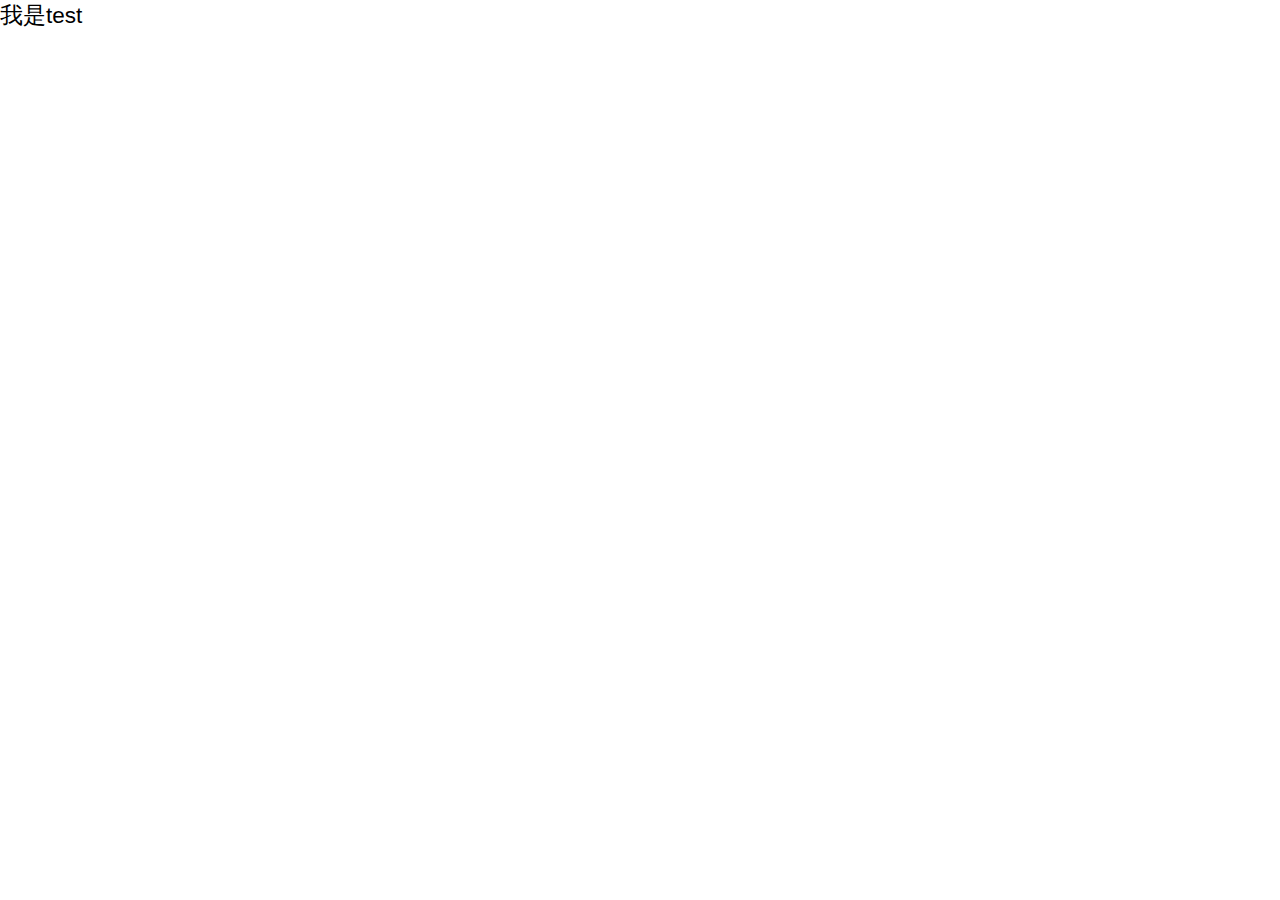
==== index.html @ 09093382 "基础环境" ====
<!doctype html>
<html lang="en">
<head>
    <meta charset="UTF-8">
    <link  href="images/icon.ico"  rel="icon" />
    <meta name="viewport"
          content="width=device-width, user-scalable=no, initial-scale=1.0, maximum-scale=1.0, minimum-scale=1.0">
    <meta http-equiv="X-UA-Compatible" content="ie=edge">
    <title>婚礼邀请函</title>
    <link rel="stylesheet" href="css/mobile.css">
</head>
<body>
<div class="top w_100">我是test</div>
</body>
</html>
---- css/mobile.css ----
@import url("//at.alicdn.com/t/font_cqg9iwd6b6426gvi.css");
* {
  -webkit-box-sizing: border-box;
  box-sizing: border-box;
}
*:after,
*:before {
  @extend *;
}
body {
  font-family: "Helvetica Neue", Helvetica, "PingFangSC-Regular;", "PingFang SC", "Microsoft YaHei", "微软雅黑";
}
body,
dl,
dd,
h1,
h2,
h3,
h4,
h5,
p,
figure,
form,
ul,
ol,
li,
button,
input,
a,
textarea,
span,
i,
em,
b {
  margin: 0;
  padding: 0;
}
ul,
ol,
li {
  list-style: none;
}
em,
i {
  font-style: normal;
}
h1,
h2,
h3,
h4,
h5 {
  font-size: 100%;
}
input {
  border: 0;
  margin: 0;
}
img {
  width: 100%;
}
a,
button,
input,
optgroup,
select,
textarea,
img {
  outline: none;
}
a,
img,
button {
  -webkit-touch-callout: none;
  border: 0;
  -webkit-tap-highlight-color: rgba(0, 0, 0, 0);
}
html,
body {
  -webkit-user-select: none;
  user-select: none;
  height: 100%;
}
input,
textarea,
img,
button {
  vertical-align: middle;
  outline: none;
}
button {
  background-color: transparent;
  cursor: pointer;
}
input[type="text"],
input[type="search"],
input[type="tel"],
textarea {
  -webkit-appearance: none;
}
input::-webkit-outer-spin-button,
input::-webkit-inner-spin-button {
  -webkit-appearance: none !important;
  margin: 0;
}
a {
  text-decoration: none;
}
.main {
  margin: 0 auto;
  max-width: 750px;
}
@media all and (min-width: 320px) {
  html {
    font-size: 10px;
  }
}
@media all and (min-width: 360px) {
  html {
    font-size: 11.25px;
  }
}
@media all and (min-width: 375px) {
  html {
    font-size: 11.7188px;
  }
}
@media all and (min-width: 480px) {
  html {
    font-size: 15px;
  }
}
@media all and (min-width: 640px) {
  html {
    font-size: 20px;
  }
}
@media all and (min-width: 720px) {
  html {
    font-size: 22.5px;
  }
}
/* display */
.hide {
  display: none;
}
.dis_ib {
  display: inline-block;
}
.dis_b,
.show {
  display: block;
}
/* float */
.f_r {
  float: right;
}
.f_l {
  float: left;
}
.clearfix {
  zoom: 1;
}
.clearfix:after {
  display: block;
  height: 0;
  content: "";
  font-size: 0;
  clear: both;
  line-height: 0;
  overflow: hidden;
}
::selection {
  background: #494949;
  color: #1cd580;
}
/* padding */
.padding_lr_10 {
  padding-left: 10px;
  padding-right: 10px;
}
.padding_l_10 {
  padding-left: 10px;
}
.padding_l_20 {
  padding-left: 20px;
}
/* color */
.red {
  color: #ff0000 !important;
}
.green {
  color: #1cd580 !important;
}
.grey {
  color: #878787 !important;
}
.white {
  color: white !important;
}
/* background */
.bk_bg_40 {
  background: rgba(0, 0, 0, 0.4);
}
.bk_bg_50 {
  background: rgba(0, 0, 0, 0.5);
}
/* border */
.green_border {
  border-color: #1cd580 !important;
}
.border_radius_5 {
  border-radius: 5px;
}
/* font */
.bold {
  font-weight: bold !important;
}
/* align */
.ver_top {
  vertical-align: top;
}
.align_r {
  text-align: right !important;
}
.align_l {
  text-align: left !important;
}
.align_c {
  text-align: center;
}
.active1 {
  background-color: #7693EE;
}
.active1 a {
  color: #ffffff !important;
}
.active2 a {
  color: #46ce63 !important;
}
/* drop_down */
.drop_down {
  z-index: 1;
}
.drop_down .drop_select {
  cursor: pointer;
  height: 100%;
}
.drop_down .drop_con {
  display: none;
  height: 0;
  position: absolute;
  left: 0;
  top: 100%;
  width: 100%;
  z-index: -999;
  overflow-y: auto;
}
.active .drop_con {
  display: block;
  z-index: 1;
  height: auto;
}
.w_100 {
  width: 100%;
}
.w_50 {
  width: 50%;
}
.w_30 {
  width: 33%;
}
#motai,
#motai2 {
  background: rgba(0, 0, 0, 0.5);
  width: 100%;
  position: absolute;
  left: 0;
  top: 6rem;
}
.motai {
  background: #ffffff;
  border-radius: 8px;
  width: 24.88rem;
  height: 12.93rem;
  position: fixed;
  top: 50%;
  left: 50%;
  transform: translate(-50%, -50%);
  font-size: 1.42rem;
}
.motai h2 {
  font-size: 1.6rem;
  line-height: 10rem;
  color: #7b737b;
  text-align: center;
  font-weight: normal;
}
.motai .footbox {
  border-top: solid 1px #e5e5e5;
  position: absolute;
  bottom: 0;
  left: 0;
  width: 100%;
  height: 4.45rem;
}
.motai .footbox div {
  color: #7b737b;
  text-align: center;
  height: 4.45rem;
  line-height: 4.45rem;
}
.motai .footbox div:nth-child(1) {
  border-right: solid 1px #e5e5e5;
}
.motai .footbox div:nth-child(2) {
  color: #15ca68;
}
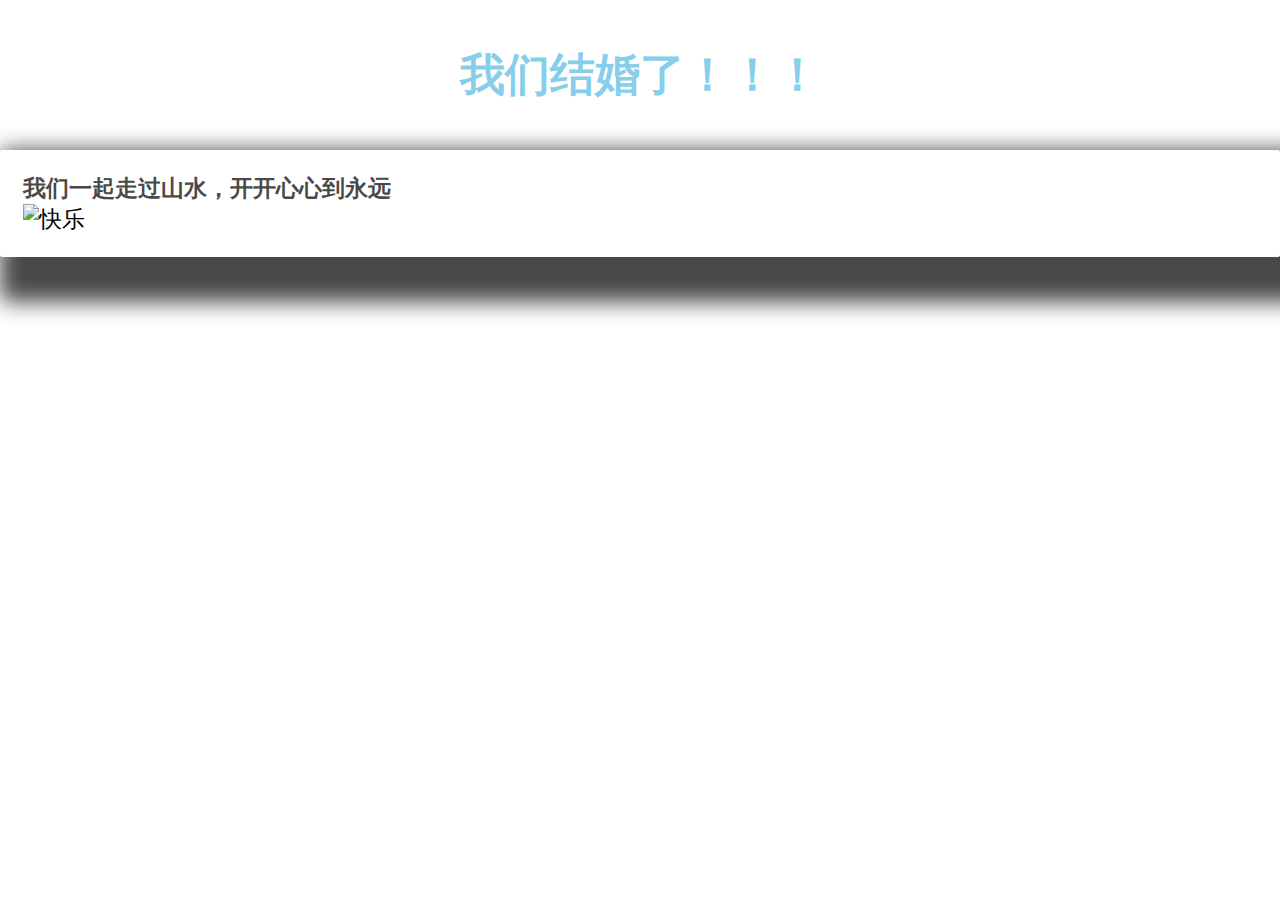
==== commit 2011885a: "头部处理" ====
--- a/index.html
+++ b/index.html
@@ -7,9 +7,14 @@
           content="width=device-width, user-scalable=no, initial-scale=1.0, maximum-scale=1.0, minimum-scale=1.0">
     <meta http-equiv="X-UA-Compatible" content="ie=edge">
     <title>婚礼邀请函</title>
+    <link rel="stylesheet" href="css/animate.css">
     <link rel="stylesheet" href="css/mobile.css">
 </head>
 <body>
-<div class="top w_100">我是test</div>
+<h1>我们结婚了！！！</h1>
+<div class="header w_100">
+    <h2>我们一起走过山水，开开心心到永远</h2>
+    <img class="animated shake" src="images/stop.jpg" alt="快乐">
+</div>
 </body>
 </html>--- a/css/mobile.css
+++ b/css/mobile.css
@@ -228,38 +228,6 @@
 .align_c {
   text-align: center;
 }
-.active1 {
-  background-color: #7693EE;
-}
-.active1 a {
-  color: #ffffff !important;
-}
-.active2 a {
-  color: #46ce63 !important;
-}
-/* drop_down */
-.drop_down {
-  z-index: 1;
-}
-.drop_down .drop_select {
-  cursor: pointer;
-  height: 100%;
-}
-.drop_down .drop_con {
-  display: none;
-  height: 0;
-  position: absolute;
-  left: 0;
-  top: 100%;
-  width: 100%;
-  z-index: -999;
-  overflow-y: auto;
-}
-.active .drop_con {
-  display: block;
-  z-index: 1;
-  height: auto;
-}
 .w_100 {
   width: 100%;
 }
@@ -268,6 +236,23 @@
 }
 .w_30 {
   width: 33%;
+}
+body {
+  background-color: rgba(255, 255, 255, 0.2);
+}
+h1 {
+  padding: 2rem 0;
+  text-align: center;
+  color: skyblue;
+  font-size: 2rem;
+}
+.header {
+  padding: 1rem;
+  border-radius: 2px;
+  box-shadow: 1rem 1rem 1rem 1rem #494949;
+}
+.header h2 {
+  color: #494949;
 }
 #motai,
 #motai2 {
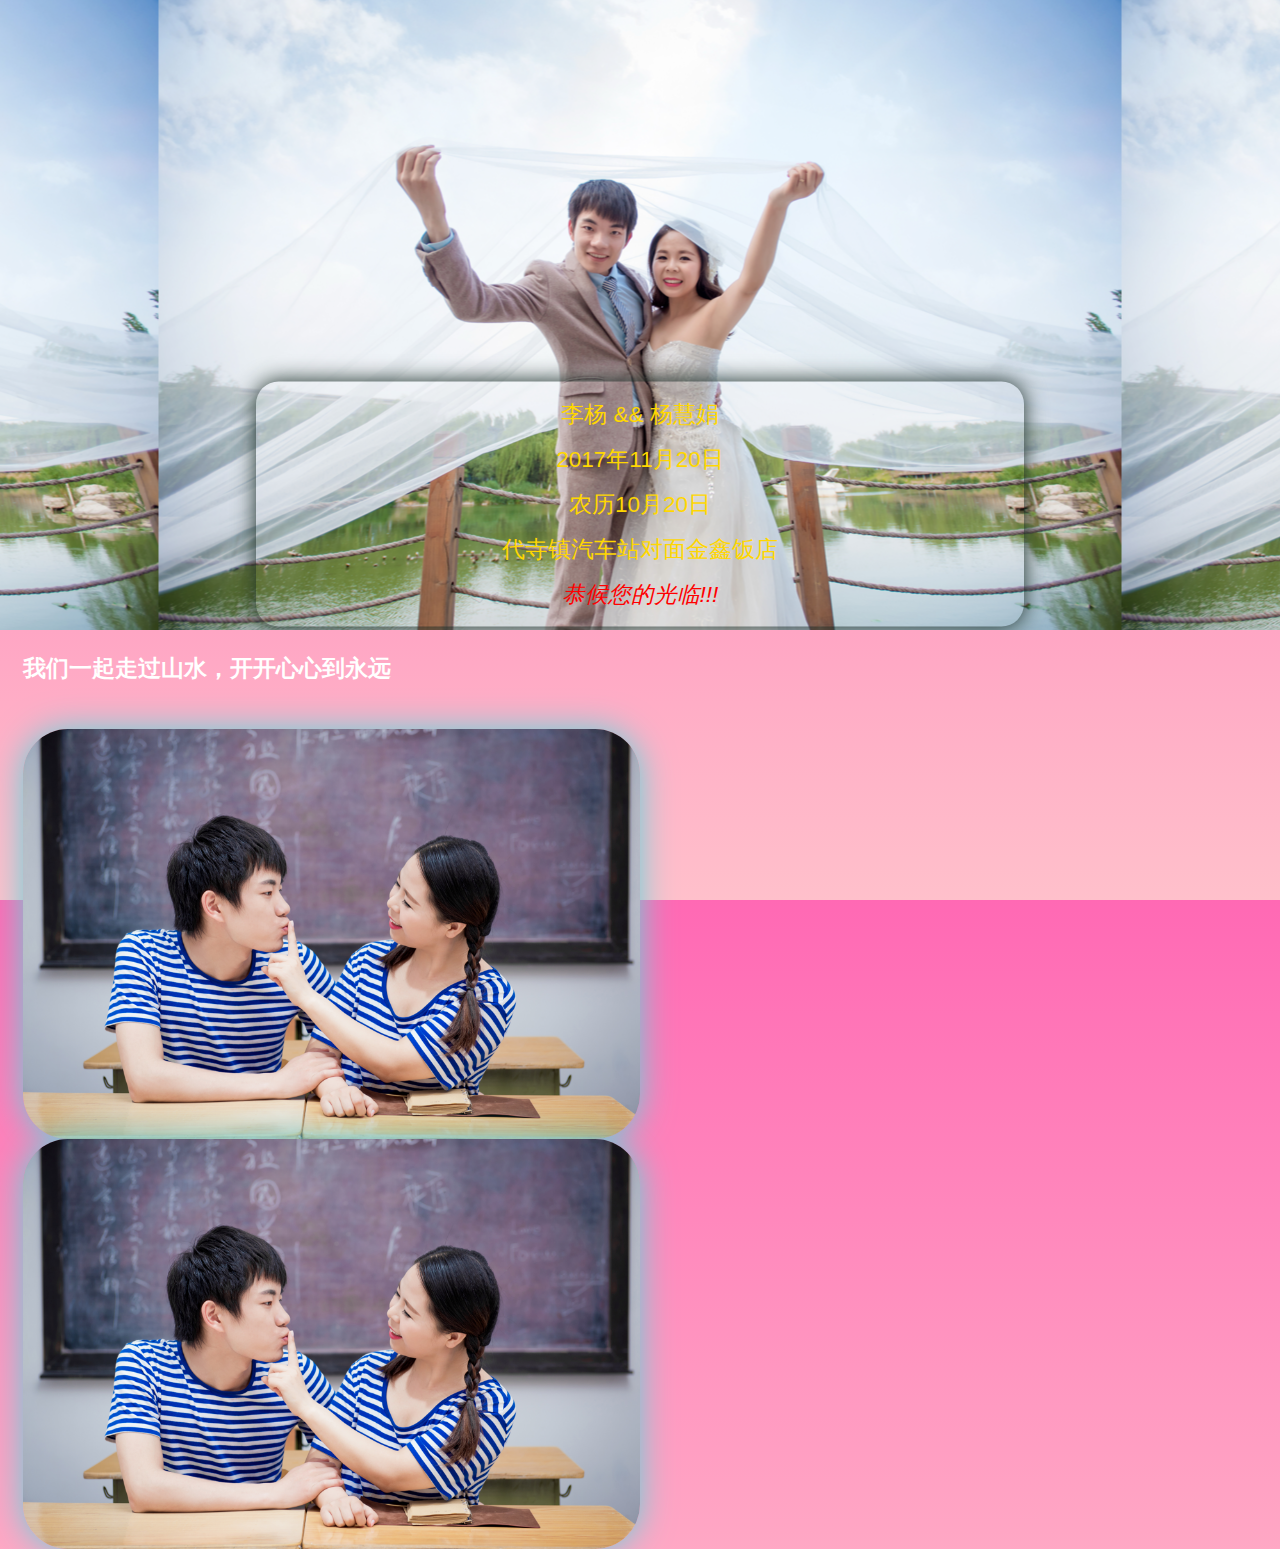
==== commit 18646d25: "更新一" ====
--- a/index.html
+++ b/index.html
@@ -11,10 +11,26 @@
     <link rel="stylesheet" href="css/mobile.css">
 </head>
 <body>
-<h1>我们结婚了！！！</h1>
-<div class="header w_100">
-    <h2>我们一起走过山水，开开心心到永远</h2>
-    <img class="animated shake" src="images/stop.jpg" alt="快乐">
+
+<div class="top">
+    <!--<h1>我们结婚了！！！</h1>-->
+    <div class="xingming">
+        <p>李杨 && 杨慧娟</p>
+        <p>2017年11月20日</p>
+        <p>农历10月20日</p>
+        <p>代寺镇汽车站对面金鑫饭店</p>
+        <p>
+            <em > 恭候您的光临!!!</em>
+        </p>
+    </div>
 </div>
+<div class="pw">
+    <div class="header w_100">
+        <h2>我们一起走过山水，开开心心到永远</h2>
+        <img class="animated shake" src="images/stop.png" alt="快乐">
+        <img class="animated shake" src="images/stop.png" alt="快乐">
+    </div>
+</div>
+
 </body>
 </html>--- a/css/mobile.css
+++ b/css/mobile.css
@@ -40,10 +40,6 @@
 li {
   list-style: none;
 }
-em,
-i {
-  font-style: normal;
-}
 h1,
 h2,
 h3,
@@ -238,21 +234,52 @@
   width: 33%;
 }
 body {
-  background-color: rgba(255, 255, 255, 0.2);
+  background: -webkit-gradient(linear, 0 0, 0 bottom, from(hotpink), to(pink));
+  color: #1A2D27;
+}
+body .pw {
+  margin: 1rem 1rem 0;
+  border-radius: 2px 2px 0 0;
 }
 h1 {
-  padding: 2rem 0;
-  text-align: center;
-  color: skyblue;
+  padding: 5rem 0 1rem;
+  text-align: center;
+  color: #1A2D27;
   font-size: 2rem;
 }
-.header {
-  padding: 1rem;
-  border-radius: 2px;
-  box-shadow: 1rem 1rem 1rem 1rem #494949;
+.top {
+  position: relative;
+  height: 28rem;
+  background: url("../images/hebian.jpg") 50% 46%;
+  overflow: hidden;
+}
+.top .xingming {
+  position: absolute;
+  top: 80%;
+  left: 50%;
+  width: 60%;
+  transform: translate(-50%, -50%);
+  padding: 10px;
+  box-shadow: 0 0 1rem;
+  border-radius: 1rem;
+}
+.top .xingming p {
+  text-align: center;
+  color: gold;
+  line-height: 2rem;
+}
+.top .xingming em {
+  text-align: right;
+  color: red;
 }
 .header h2 {
-  color: #494949;
+  color: #ffffff;
+  margin-bottom: 2rem;
+}
+.header img {
+  width: 50%;
+  border-radius: 2rem;
+  box-shadow: 0rem 0rem 1.5rem #5ED5DB;
 }
 #motai,
 #motai2 {
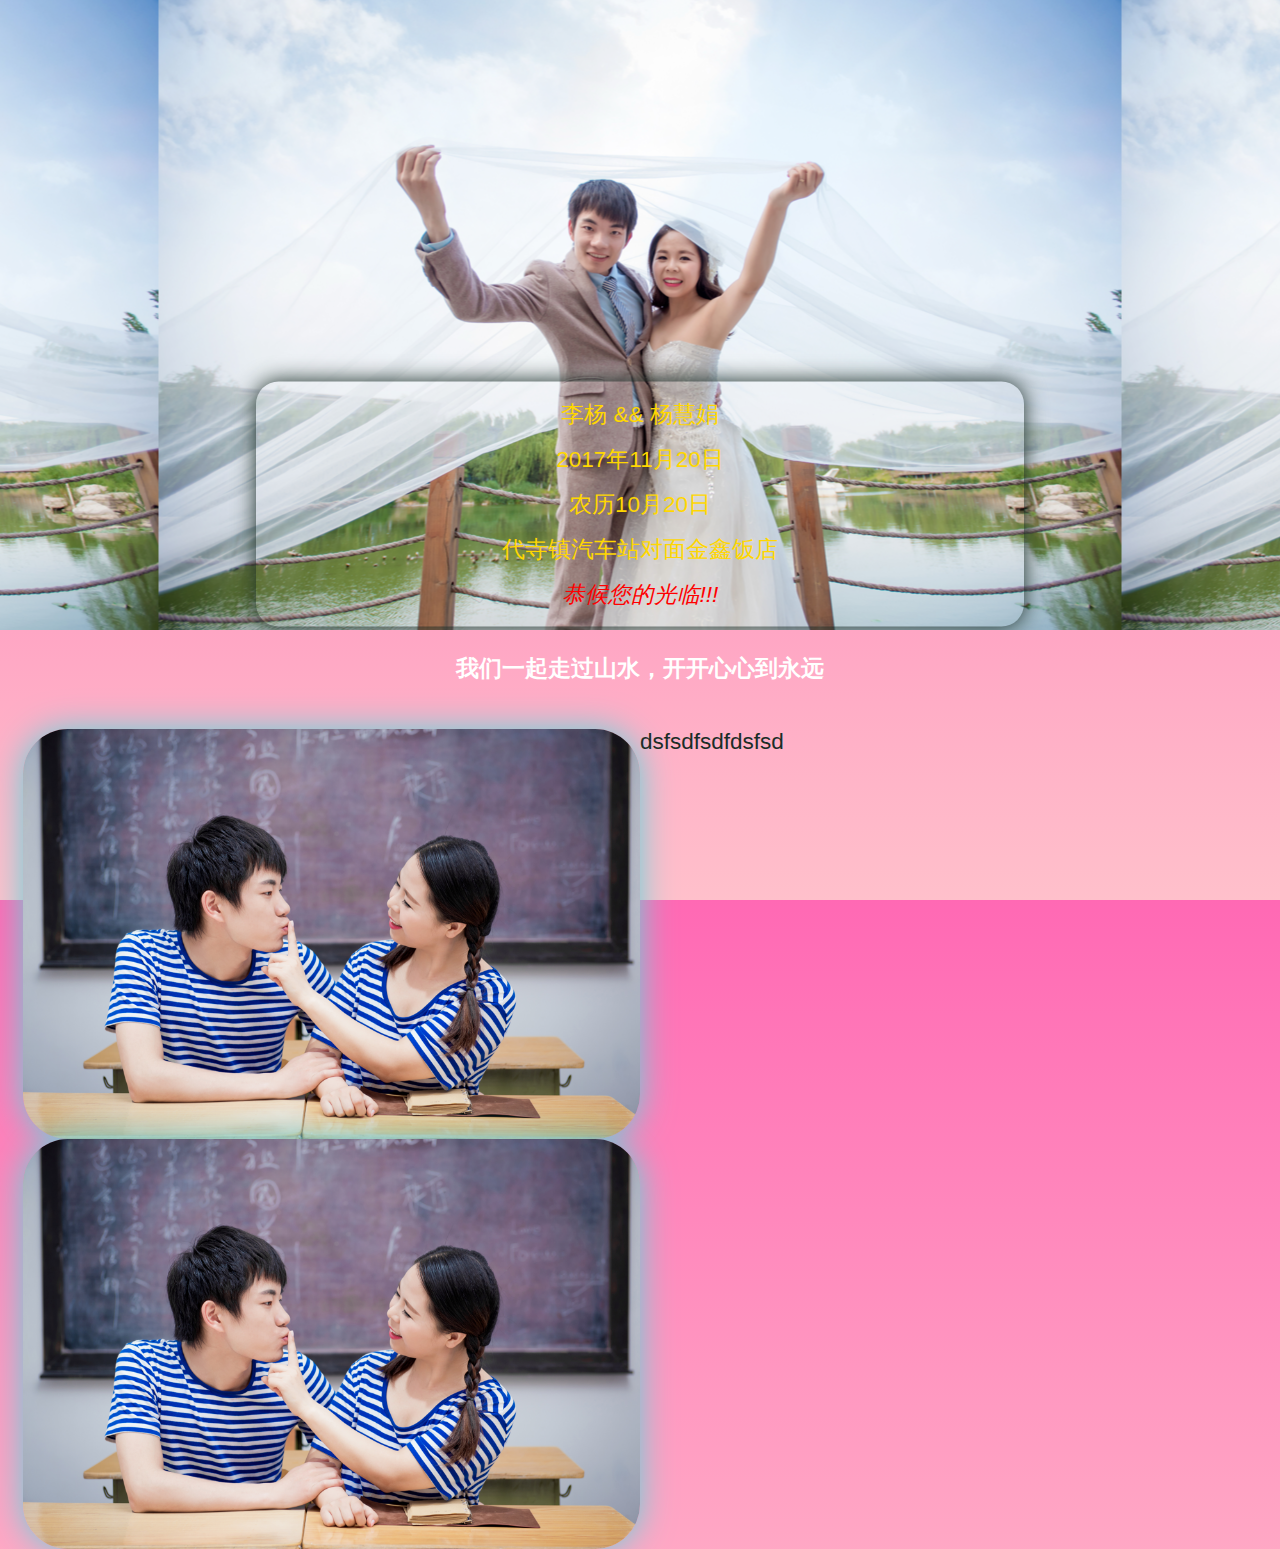
==== commit d8bc29ee: "222" ====
--- a/index.html
+++ b/index.html
@@ -9,28 +9,39 @@
     <title>婚礼邀请函</title>
     <link rel="stylesheet" href="css/animate.css">
     <link rel="stylesheet" href="css/mobile.css">
+    <script src="js/jquery.min.js"></script>
+    <script src="js/angular.min.js"></script>
+    <script src="js/index.js"></script>
 </head>
-<body>
+<body ng-app="Main">
+<div ng-controller="Mairry">
+    <div class="top">
+        <!--<h1>我们结婚了！！！</h1>-->
+        <div class="xingming">
+            <p>李杨 && 杨慧娟</p>
+            <p>2017年11月20日</p>
+            <p>农历10月20日</p>
+            <p>代寺镇汽车站对面金鑫饭店</p>
+            <p>
+                <em > 恭候您的光临!!!</em>
+            </p>
+        </div>
+    </div>
+    <div class="pw">
+        <div class="header w_100">
+            <h2 class="align_c">我们一起走过山水，开开心心到永远</h2>
+            <div class="w_50 f_l">
+                <img class="animated shake" src="images/stop.png" alt="快乐">
+                <img class="animated shake" src="images/stop.png" alt="快乐">
+            </div>
+            <div class="w_50 f_r">
+                dsfsdfsdfdsfsd
+            </div>
 
-<div class="top">
-    <!--<h1>我们结婚了！！！</h1>-->
-    <div class="xingming">
-        <p>李杨 && 杨慧娟</p>
-        <p>2017年11月20日</p>
-        <p>农历10月20日</p>
-        <p>代寺镇汽车站对面金鑫饭店</p>
-        <p>
-            <em > 恭候您的光临!!!</em>
-        </p>
-    </div>
-</div>
-<div class="pw">
-    <div class="header w_100">
-        <h2>我们一起走过山水，开开心心到永远</h2>
-        <img class="animated shake" src="images/stop.png" alt="快乐">
-        <img class="animated shake" src="images/stop.png" alt="快乐">
+        </div>
     </div>
 </div>
 
+
 </body>
 </html>--- a/css/mobile.css
+++ b/css/mobile.css
@@ -277,7 +277,7 @@
   margin-bottom: 2rem;
 }
 .header img {
-  width: 50%;
+  width: 100%;
   border-radius: 2rem;
   box-shadow: 0rem 0rem 1.5rem #5ED5DB;
 }
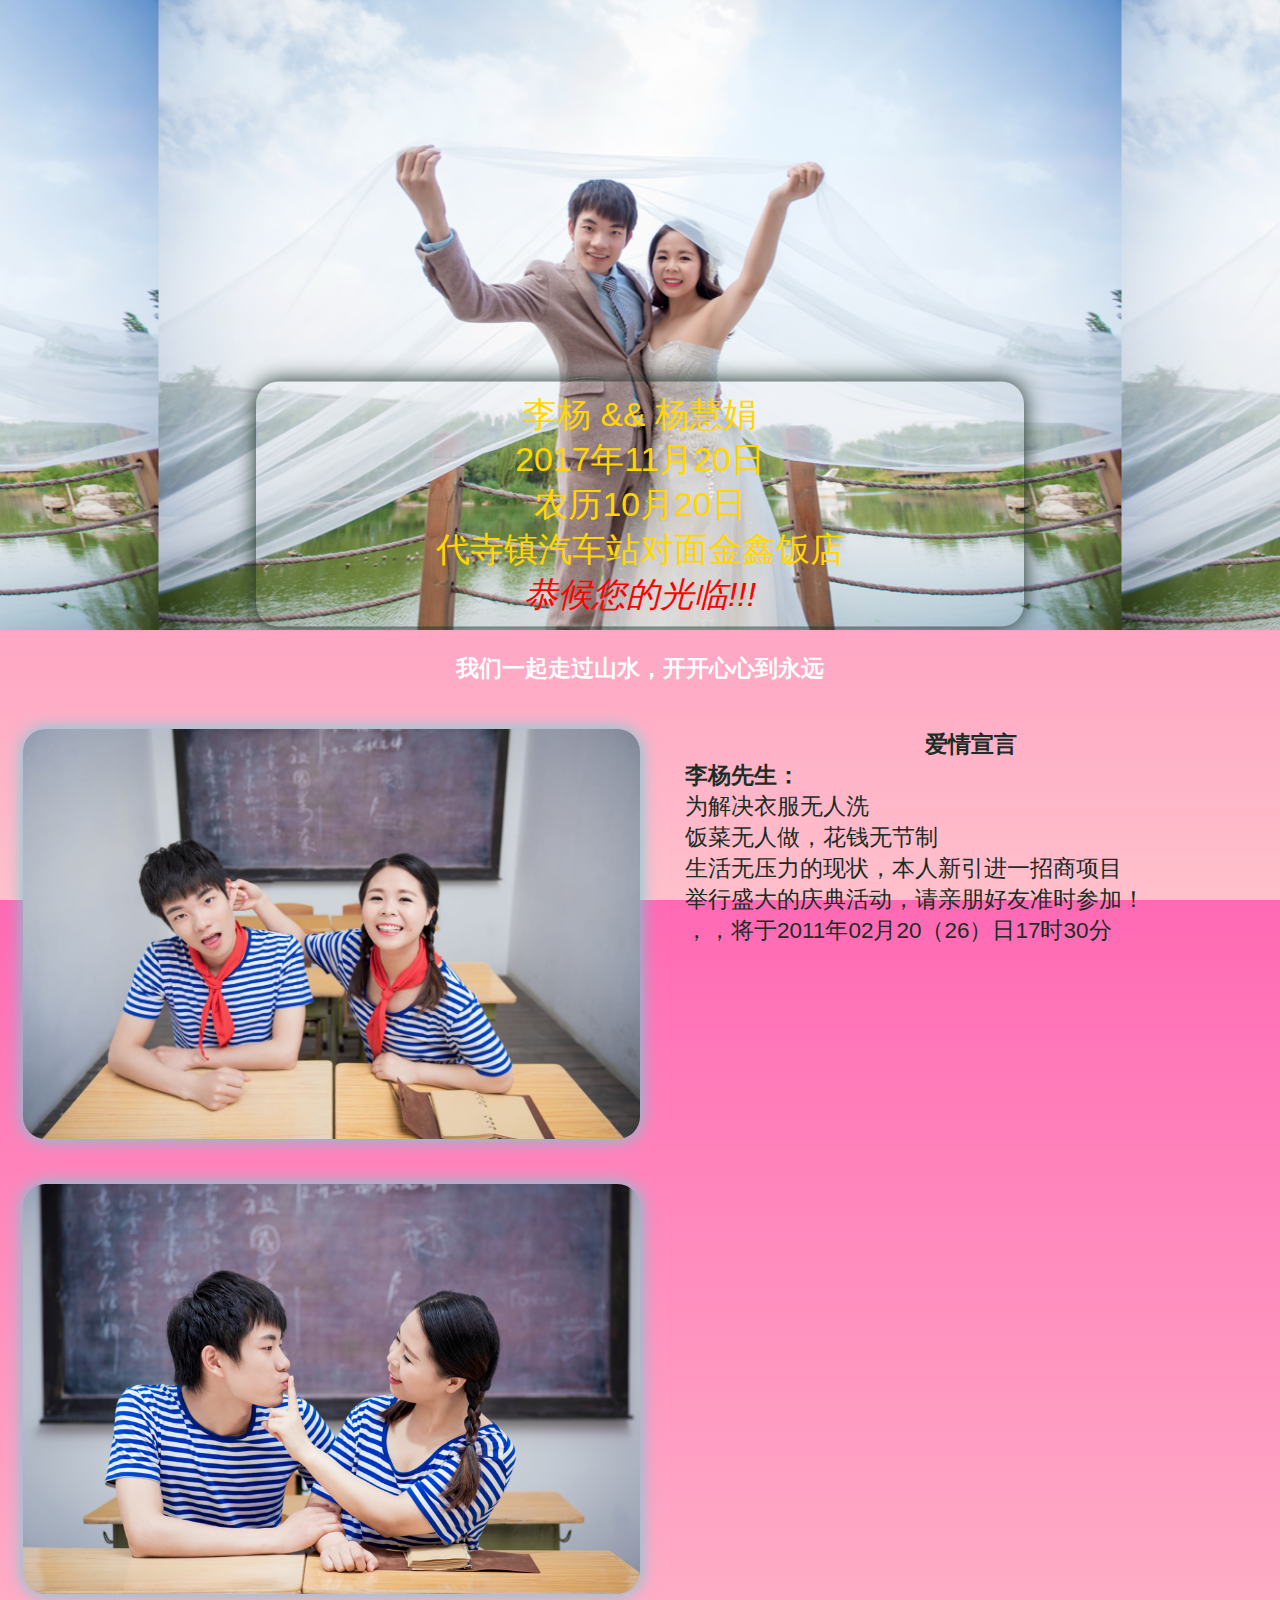
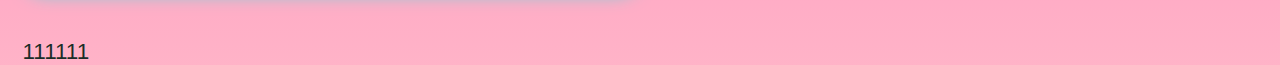
==== commit c63ea64b: "基本" ====
--- a/index.html
+++ b/index.html
@@ -28,16 +28,32 @@
         </div>
     </div>
     <div class="pw">
-        <div class="header w_100">
+        <div class="header w_100 clearfix">
             <h2 class="align_c">我们一起走过山水，开开心心到永远</h2>
             <div class="w_50 f_l">
+                <img class="animated bounceIn" src="images/ketang.jpg" alt="快乐">
                 <img class="animated shake" src="images/stop.png" alt="快乐">
-                <img class="animated shake" src="images/stop.png" alt="快乐">
+
             </div>
             <div class="w_50 f_r">
-                dsfsdfsdfdsfsd
+                <h4 class="align_c">爱情宣言</h4>
+                <h5 class="align_l">李杨先生：</h5>
+                <ul>
+                    <li>为解决衣服无人洗</li>
+                    <li>饭菜无人做，花钱无节制</li>
+                    <li>生活无压力的现状，本人新引进一招商项目</li>
+                    <li>举行盛大的庆典活动，请亲朋好友准时参加！</li>
+
+                </ul>
+
+                ，，将于2011年02月20（26）日17时30分
+               </p>
             </div>
 
+        </div>
+
+        <div class="content">
+            111111
         </div>
     </div>
 </div>
--- a/css/mobile.css
+++ b/css/mobile.css
@@ -236,6 +236,7 @@
 body {
   background: -webkit-gradient(linear, 0 0, 0 bottom, from(hotpink), to(pink));
   color: #1A2D27;
+  padding-bottom: 4rem;
 }
 body .pw {
   margin: 1rem 1rem 0;
@@ -267,6 +268,7 @@
   text-align: center;
   color: gold;
   line-height: 2rem;
+  font-size: 1.5rem;
 }
 .top .xingming em {
   text-align: right;
@@ -277,9 +279,13 @@
   margin-bottom: 2rem;
 }
 .header img {
-  width: 100%;
-  border-radius: 2rem;
-  box-shadow: 0rem 0rem 1.5rem #5ED5DB;
+  margin-bottom: 2rem;
+  width: 100%;
+  border-radius: 1rem;
+  box-shadow: 0rem 0rem 0.8rem #5ED5DB;
+}
+.header .f_r {
+  padding-left: 2rem;
 }
 #motai,
 #motai2 {
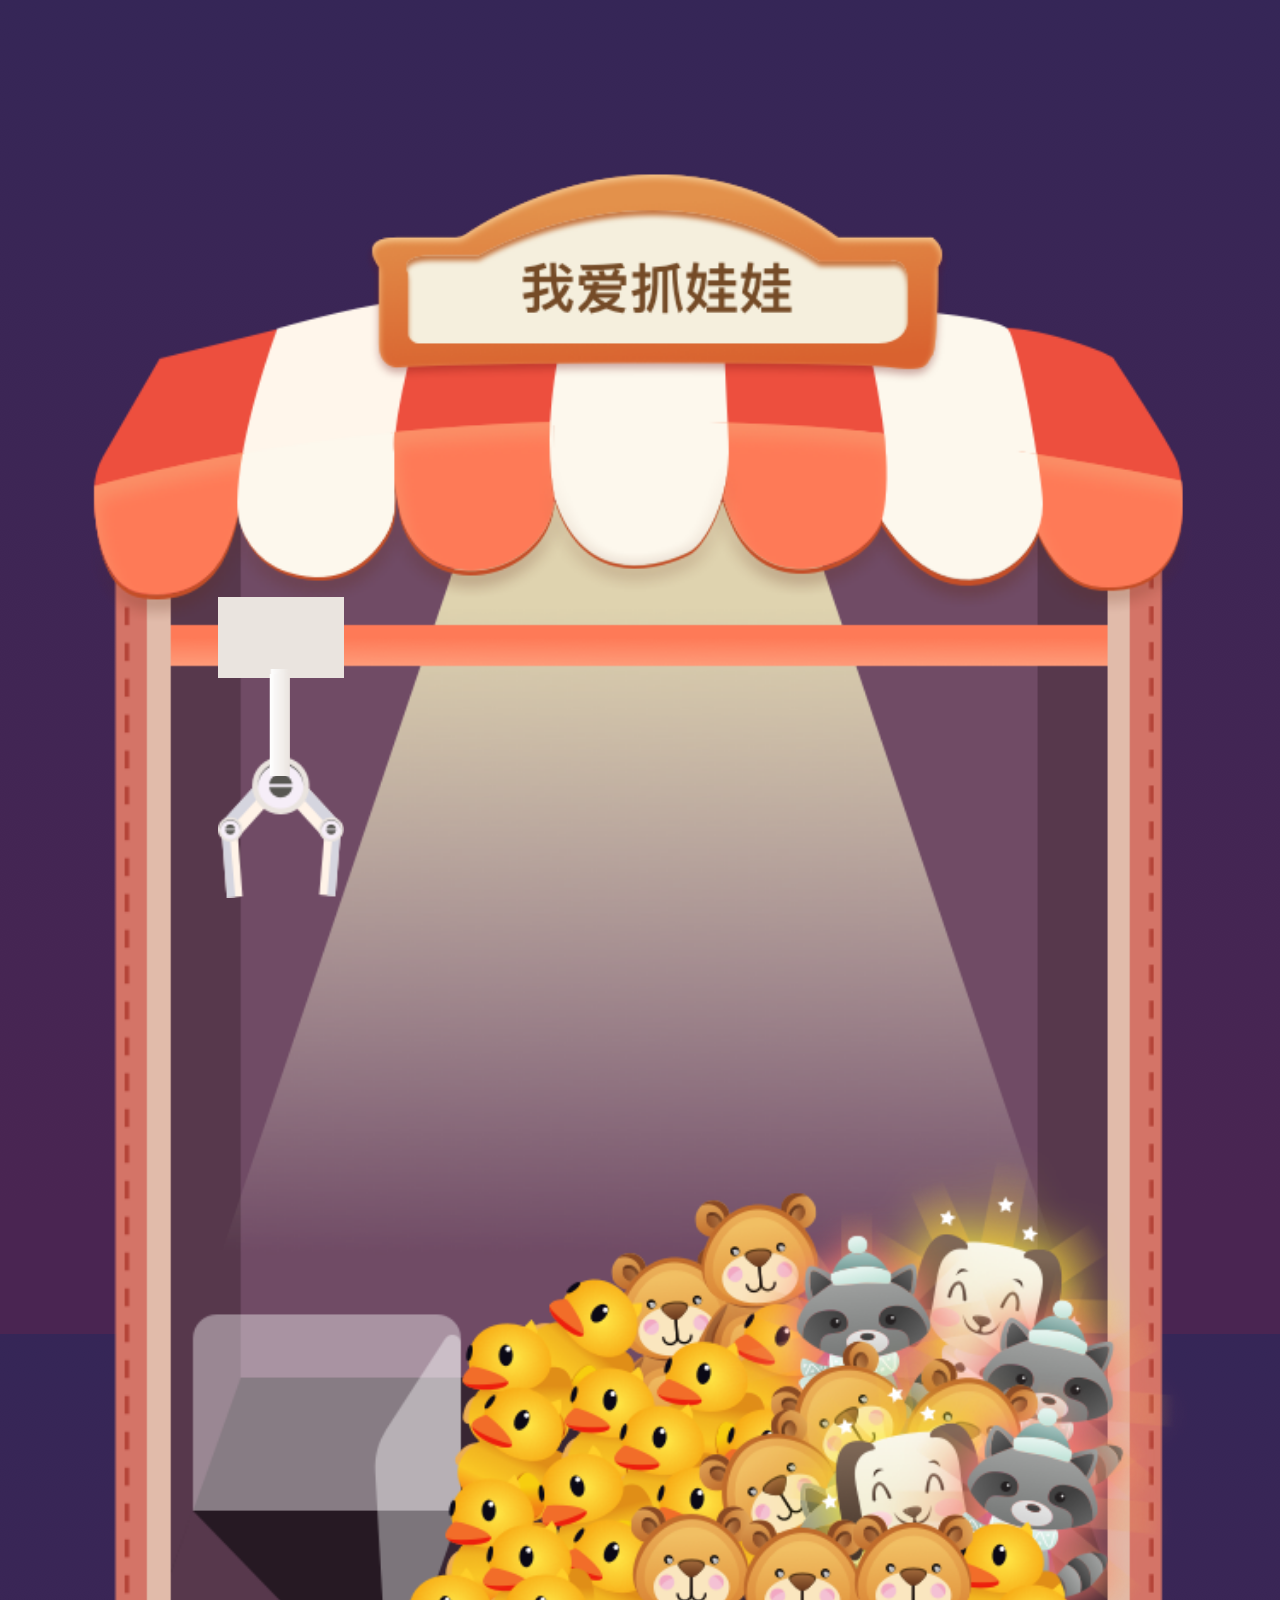
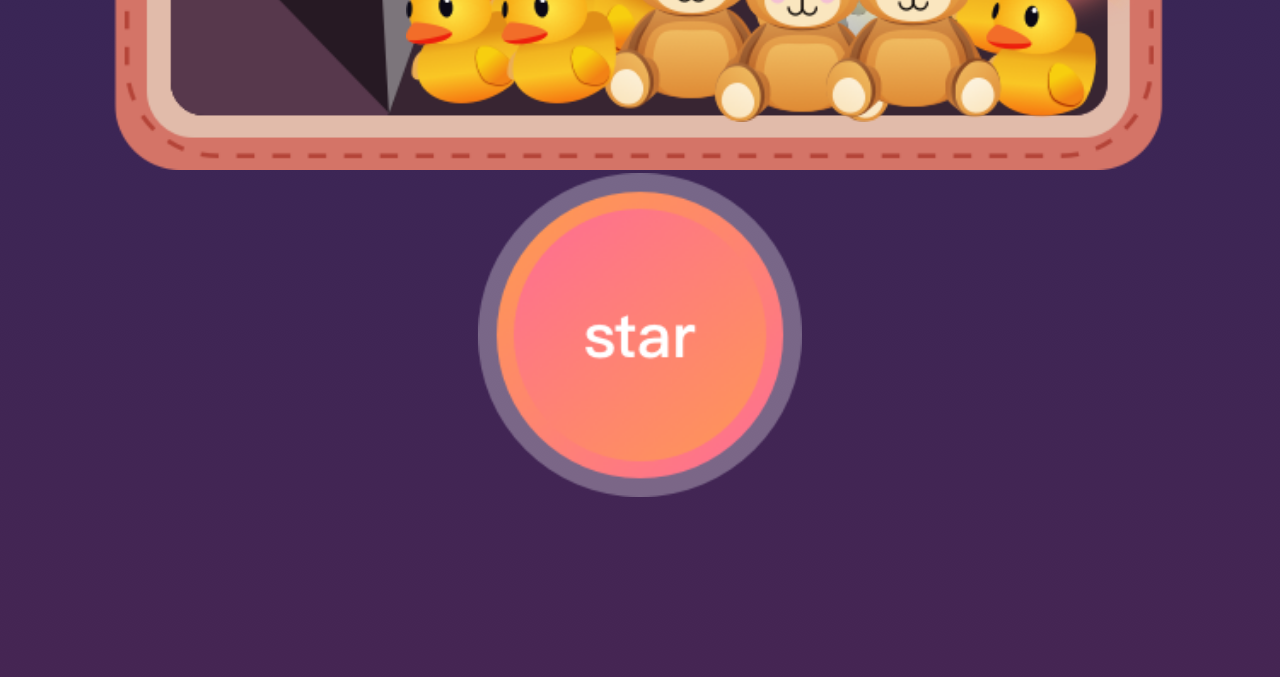
==== commit 1722c6c3: "抓娃娃项目提交" ====
--- a/index.html
+++ b/index.html
@@ -1,63 +1,298 @@
-<!doctype html>
-<html lang="en">
-<head>
-    <meta charset="UTF-8">
-    <link  href="images/icon.ico"  rel="icon" />
-    <meta name="viewport"
-          content="width=device-width, user-scalable=no, initial-scale=1.0, maximum-scale=1.0, minimum-scale=1.0">
-    <meta http-equiv="X-UA-Compatible" content="ie=edge">
-    <title>婚礼邀请函</title>
-    <link rel="stylesheet" href="css/animate.css">
-    <link rel="stylesheet" href="css/mobile.css">
-    <script src="js/jquery.min.js"></script>
-    <script src="js/angular.min.js"></script>
-    <script src="js/index.js"></script>
-</head>
-<body ng-app="Main">
-<div ng-controller="Mairry">
-    <div class="top">
-        <!--<h1>我们结婚了！！！</h1>-->
-        <div class="xingming">
-            <p>李杨 && 杨慧娟</p>
-            <p>2017年11月20日</p>
-            <p>农历10月20日</p>
-            <p>代寺镇汽车站对面金鑫饭店</p>
-            <p>
-                <em > 恭候您的光临!!!</em>
-            </p>
-        </div>
-    </div>
-    <div class="pw">
-        <div class="header w_100 clearfix">
-            <h2 class="align_c">我们一起走过山水，开开心心到永远</h2>
-            <div class="w_50 f_l">
-                <img class="animated bounceIn" src="images/ketang.jpg" alt="快乐">
-                <img class="animated shake" src="images/stop.png" alt="快乐">
-
-            </div>
-            <div class="w_50 f_r">
-                <h4 class="align_c">爱情宣言</h4>
-                <h5 class="align_l">李杨先生：</h5>
-                <ul>
-                    <li>为解决衣服无人洗</li>
-                    <li>饭菜无人做，花钱无节制</li>
-                    <li>生活无压力的现状，本人新引进一招商项目</li>
-                    <li>举行盛大的庆典活动，请亲朋好友准时参加！</li>
-
-                </ul>
-
-                ，，将于2011年02月20（26）日17时30分
-               </p>
-            </div>
-
-        </div>
-
-        <div class="content">
-            111111
-        </div>
-    </div>
-</div>
-
-
-</body>
+<!DOCTYPE html>
+<html lang="en">
+<head>
+    <meta charset="UTF-8">
+    <meta name="viewport" content="width=device-width, initial-scale=1.0">
+    <meta http-equiv="X-UA-Compatible" content="ie=edge">
+    <title>抓娃娃大战</title>
+    <link rel="stylesheet" href="css/demo.css">
+    <link rel="stylesheet" href="css/loaders.css">
+    <link rel="stylesheet" href="css/animate.css">
+    <link rel="stylesheet" href="css/common.css">
+    <script src="js/jquery.js"></script>
+</head>
+<body>
+    <div class="mian">
+      <div class="content">
+        <!--爪子-->
+        <div id="zhuzi">
+          <div id="hualun"></div>
+          <div id="line"></div>
+          <div id="claw">
+            <div class="wawa"></div>
+          </div>
+        </div>
+
+        <!--出口-->
+        <!--<div id="chukou">出口</div>-->
+        <!--娃娃-->
+        <div id="graoup_wawa"></div>
+      </div>
+      
+        <div id="start">
+            <img src="img/star.png"/>
+        </div>
+        <div id="down" class='hide'>
+            <img src="img/down-pre.png"/>
+          <div class="loader">
+            <div class="loader-inner ball-scale-multiple hide">
+              <div></div>
+              <div></div>
+              <div></div>
+            </div>
+          </div>
+        </div>
+      
+        <!--<div id="down">向下</div>-->
+    </div>
+   
+</body>
+<script>
+    window.onload=window.onresize=function(){
+        document.documentElement.style.fontSize = document.documentElement.clientWidth / 7.5 + 'px';
+    };
+  $(function () {
+      var css = {'left':'5.3rem'};
+      var hTop = {"top":'3.34rem'};
+      var timer = 0;
+//      最终娃娃的结果
+      var jieguo = '';
+      
+//      y轴防止重复点击
+      var Y_flag = false;
+//      x轴防止重复点击
+      var X_flag = false;
+//      记录开始的时间
+      var count_timer = function(){
+//          x轴返回时间
+           set_time=setInterval(function () {
+                  timer+=200;
+              },200);
+          return set_time
+      }
+//      开始
+      $('#start').click(function () {
+          $(this).addClass('hide');
+          $('#down').find('img').eq(0).attr({'src':'img/down-pre.png'});
+          $('#down').removeClass('hide');
+          if(!X_flag){
+              X_flag =true;
+              count_timer();
+              $("#zhuzi").animate(css,500,rowBack);
+          }else {
+              return '';
+          }
+          
+      })
+//      左右
+      function rowBack(){
+          if(css.left=='0.8rem')
+              css.left='5.3rem';
+          else if(css.left=='5.3rem')
+              css.left='0.8rem';
+          $('#zhuzi').animate(css,500,rowBack);
+      }
+//      向下
+     
+      $('#down').click(function () {
+//          按下动画
+          if( $('.ball-scale-multiple').hasClass('hide')){
+              $('.ball-scale-multiple').removeClass('hide');
+              setTimeout(function () {
+                  $('.ball-scale-multiple').addClass('hide');
+              },1000);
+          }
+          if(Y_flag){
+              return '';
+          }else {
+              Y_flag = true;
+              clearInterval(set_time);
+              $('#claw').css({
+                  'background':' 0 0 url("img/爪子-正常.png") no-repeat',
+                  'background-size': '100%',
+              });
+//          重置
+              $('.wawa').attr({'class':'wawa'});
+              $('.wawa').css({
+                  width:0,
+                  height:0,
+                  top:0,
+                  left:0,
+                  'background-image':''
+              })
+              var flag = 0;
+              flag = Math.floor(timer/2000);
+//          最终返回x轴时间确定
+              if(flag%2 == 0){
+                  timer -=2000*flag;
+              }else {
+                  timer=2000*(flag+1) - timer;
+              }
+//          阻止x轴动画停止
+//              console.log(timer);
+              $("#zhuzi").stop();
+              $("#claw").animate(hTop,2000,colBack);
+              $("#line").animate({'height':'3.6rem'},2000,function () {
+                  $("#line").animate({'height':'0.6rem'},2000)
+              })
+          }
+          
+      });
+      function colBack() {
+          var _left = $("#zhuzi").position().left;
+          $('#down').find('img').eq(0).attr({'src':'img/按钮-正常.png'});
+          console.log(timer,_left);
+          var count = sheng_cheng(_left);
+//        count=2;
+//        切换娃娃
+          switch (count){
+              case 0:
+                  break;
+              case 1:
+                  $('.wawa').css({
+                      width: '0.68rem',
+                      height: '0.78rem',
+                      top: '1.1rem',
+                      left: '0',
+                      'background-image':'url("img/鸭子.png")'
+                  });
+                  break;
+              case 2:
+                  $('.wawa').css({
+                      width: '2rem',
+                      height: '2.1rem',
+                      top: '0.6rem',
+                      left: '-0.6rem',
+                      'background-image':'url("img/狗.png")'
+                  });
+                  break;
+              case 3:
+                  $('.wawa').css({
+                      width: '1.1rem',
+                      height: '1.25rem',
+                      top: '1.1rem',
+                      left: '-0.1rem',
+                      'background-image':'url("img/熊.png")'
+                  });
+                  break;
+              case 4:
+                  $('.wawa').css({
+                      width: '1.8rem',
+                      height: '1.78rem',
+                      top: '0.65rem',
+                      left: '-0.5rem',
+                      'background-image':'url("img/小浣熊.png")'
+                  });
+                  break;
+          }
+          $("#claw").animate({'top':'0.34rem'},2000,function () {
+              $("#zhuzi").animate({'left':'0.8rem'},timer,function () {
+//                  确定返回动画完成重置参数
+                  $('#claw').css({
+                      'background':' 0 0 url("img/爪子-松开.png") no-repeat',
+                      'background-size': '100%',
+                  })
+                  timer = 0;
+                  X_flag = false;
+                  Y_flag = false;
+//                  添加娃娃下落动画
+                  if(count == 1){
+                      $('.wawa').addClass('animated mymove');
+                  }else if(count == 2){
+                      $('.wawa').addClass('animated mymove1');
+                  }else if(count == 3){
+                      $('.wawa').addClass('animated mymove2');
+                  }else if(count == 4){
+                      $('.wawa').addClass('animated mymove3');
+                  };
+                  $('#start').removeClass('hide');
+                  $('#down').addClass('hide');
+//                  按钮切换
+                  setTimeout(function () {
+                      
+                      $('.wawa').css({
+                          width:0,
+                          height:0,
+                          top:0,
+                          left:0,
+                          'background-image':''
+                      });
+                  },900);
+
+              })
+          })
+      }
+//      娃娃概率
+      function random0() {
+          jieguo = 0;
+          return jieguo;
+      }
+      function random1() {
+          var ran1=Math.floor(Math.random()*10+1);
+          jieguo = 1;
+          return jieguo;
+      }
+      function random2() {
+          var ran2=Math.floor(Math.random()*100+1);
+          if(ran2>=1 && ran2<=20 ){
+              jieguo = 2;
+          }else{
+              jieguo = 1;
+          }
+          return jieguo;
+      }
+      function random3() {
+          var ran3=Math.floor(Math.random()*100+1);
+          if(ran3<=10 ){
+              jieguo = 3;
+          }else if(ran3>=11 && ran3<=50){
+              jieguo = 2;
+          }else if(ran3>=51){
+              jieguo = 1;
+          }
+          return jieguo;
+      }
+      function random4() {
+          var ran4=Math.floor(Math.random()*100+1);
+          if(ran4<=5 ){
+              jieguo = 4;
+          }else if(ran4>=6 && ran4<=25){
+              jieguo = 3;
+          }else if(ran4>=26 && ran4<=75){
+              jieguo = 2;
+          }else{
+              jieguo = 1;
+          }
+          return jieguo
+      }
+      function random5() {
+          var ran5=Math.floor(Math.random()*100+1);
+          if(ran5<=10 ){
+              jieguo = 4;
+          }else if(ran5>=11 && ran5<=50){
+              jieguo = 3;
+          }else if(ran5>=51){
+              jieguo = 2;
+          }
+          return jieguo;
+      }
+//      娃娃生成
+      function sheng_cheng(left) {
+          if(left<100){
+             return random0();
+          }else if(left>=100 && left<141){
+             return random1();
+          }else if(left<182 && left>=141){
+             return random2();
+          }else if(left<223 && left>=182){
+              return random3();
+          }else if(left<248 && left>=223){
+              return random4();
+          }else{
+             return random5();
+          }
+      }
+      
+  })
+</script>
 </html>--- a/css/demo.css
+++ b/css/demo.css
@@ -0,0 +1,60 @@
+/* ����ͼ�� �Ѽ����� www.lanrentuku.com */
+
+html, body {
+  padding: 0;
+  margin: 0;
+  overflow: hidden;
+  font-family: 'Source Sans Pro'; }
+
+h1 {
+  font-size: 2.8em;
+  font-weight: 700;
+  letter-spacing: -1px;
+  margin: 0.6rem 0; }
+  h1 > span {
+    font-weight: 300; }
+
+h2 {
+  font-size: 1.15em;
+  font-weight: 300;
+  margin: 0.3rem 0; }
+
+
+  .main{
+    transition: opacity .25s linear;
+    opacity: 1; }
+
+  .main .loaders {
+    width: 100%;
+    box-sizing: border-box;
+    display: flex;
+    flex: 0 1 auto;
+    flex-direction: row;
+    flex-wrap: wrap; }
+    .main .loaders .loader {
+      box-sizing: border-box;
+      display: flex;
+      flex: 0 1 auto;
+      flex-direction: column;
+      flex-grow: 1;
+      flex-shrink: 0;
+      flex-basis: 25%;
+      max-width: 25%;
+      height: 200px;
+      align-items: center;
+      justify-content: center; }
+
+/**
+ * Util classes
+ */
+.left {
+  float: left; }
+
+.right {
+  float: right; }
+
+.cf, main header {
+  content: "";
+  display: table;
+  clear: both; }
+
--- a/css/loaders.css
+++ b/css/loaders.css
@@ -0,0 +1,1869 @@
+/**
+ *
+ * All animations must live in their own file
+ * in the animations directory and be included
+ * here.
+ *
+ */
+/**
+ * Styles shared by multiple animations
+ */
+@-webkit-keyframes scale {
+  0% {
+    -webkit-transform: scale(1);
+            transform: scale(1);
+    opacity: 1; }
+
+  45% {
+    -webkit-transform: scale(0.1);
+            transform: scale(0.1);
+    opacity: 0.7; }
+
+  80% {
+    -webkit-transform: scale(1);
+            transform: scale(1);
+    opacity: 1; } }
+@keyframes scale {
+  0% {
+    -webkit-transform: scale(1);
+            transform: scale(1);
+    opacity: 1; }
+
+  45% {
+    -webkit-transform: scale(0.1);
+            transform: scale(0.1);
+    opacity: 0.7; }
+
+  80% {
+    -webkit-transform: scale(1);
+            transform: scale(1);
+    opacity: 1; } }
+
+.ball-pulse > div:nth-child(0) {
+  -webkit-animation: scale 0.75s 0s infinite cubic-bezier(.2, .68, .18, 1.08);
+          animation: scale 0.75s 0s infinite cubic-bezier(.2, .68, .18, 1.08); }
+.ball-pulse > div:nth-child(1) {
+  -webkit-animation: scale 0.75s 0.12s infinite cubic-bezier(.2, .68, .18, 1.08);
+          animation: scale 0.75s 0.12s infinite cubic-bezier(.2, .68, .18, 1.08); }
+.ball-pulse > div:nth-child(2) {
+  -webkit-animation: scale 0.75s 0.24s infinite cubic-bezier(.2, .68, .18, 1.08);
+          animation: scale 0.75s 0.24s infinite cubic-bezier(.2, .68, .18, 1.08); }
+.ball-pulse > div:nth-child(3) {
+  -webkit-animation: scale 0.75s 0.36s infinite cubic-bezier(.2, .68, .18, 1.08);
+          animation: scale 0.75s 0.36s infinite cubic-bezier(.2, .68, .18, 1.08); }
+.ball-pulse > div {
+  background-color: #fff;
+  width: 15px;
+  height: 15px;
+  border-radius: 100%;
+  margin: 2px;
+  -webkit-animation-fill-mode: both;
+          animation-fill-mode: both;
+  display: inline-block; }
+
+@-webkit-keyframes ball-pulse-sync {
+  33% {
+    -webkit-transform: translateY(10px);
+            transform: translateY(10px); }
+
+  66% {
+    -webkit-transform: translateY(-10px);
+            transform: translateY(-10px); }
+
+  100% {
+    -webkit-transform: translateY(0);
+            transform: translateY(0); } }
+
+@keyframes ball-pulse-sync {
+  33% {
+    -webkit-transform: translateY(10px);
+            transform: translateY(10px); }
+
+  66% {
+    -webkit-transform: translateY(-10px);
+            transform: translateY(-10px); }
+
+  100% {
+    -webkit-transform: translateY(0);
+            transform: translateY(0); } }
+
+.ball-pulse-sync > div:nth-child(0) {
+  -webkit-animation: ball-pulse-sync 0.6s 0s infinite ease-in-out;
+          animation: ball-pulse-sync 0.6s 0s infinite ease-in-out; }
+.ball-pulse-sync > div:nth-child(1) {
+  -webkit-animation: ball-pulse-sync 0.6s 0.07s infinite ease-in-out;
+          animation: ball-pulse-sync 0.6s 0.07s infinite ease-in-out; }
+.ball-pulse-sync > div:nth-child(2) {
+  -webkit-animation: ball-pulse-sync 0.6s 0.14s infinite ease-in-out;
+          animation: ball-pulse-sync 0.6s 0.14s infinite ease-in-out; }
+.ball-pulse-sync > div:nth-child(3) {
+  -webkit-animation: ball-pulse-sync 0.6s 0.21s infinite ease-in-out;
+          animation: ball-pulse-sync 0.6s 0.21s infinite ease-in-out; }
+.ball-pulse-sync > div {
+  background-color: #fff;
+  width: 15px;
+  height: 15px;
+  border-radius: 100%;
+  margin: 2px;
+  -webkit-animation-fill-mode: both;
+          animation-fill-mode: both;
+  display: inline-block; }
+
+@-webkit-keyframes ball-scale {
+  0% {
+    -webkit-transform: scale(0);
+            transform: scale(0); }
+
+  100% {
+    -webkit-transform: scale(1);
+            transform: scale(1);
+    opacity: 0; } }
+
+@keyframes ball-scale {
+  0% {
+    -webkit-transform: scale(0);
+            transform: scale(0); }
+
+  100% {
+    -webkit-transform: scale(1);
+            transform: scale(1);
+    opacity: 0; } }
+
+.ball-scale > div {
+  background-color: #fff;
+  width: 15px;
+  height: 15px;
+  border-radius: 100%;
+  margin: 2px;
+  -webkit-animation-fill-mode: both;
+          animation-fill-mode: both;
+  display: inline-block;
+  height: 60px;
+  width: 60px;
+  -webkit-animation: ball-scale 1s 0s ease-in-out infinite;
+          animation: ball-scale 1s 0s ease-in-out infinite; }
+
+@-webkit-keyframes rotate {
+  0% {
+    -webkit-transform: rotate(0deg);
+            transform: rotate(0deg); }
+
+  50% {
+    -webkit-transform: rotate(180deg);
+            transform: rotate(180deg); }
+
+  100% {
+    -webkit-transform: rotate(360deg);
+            transform: rotate(360deg); } }
+
+@keyframes rotate {
+  0% {
+    -webkit-transform: rotate(0deg);
+            transform: rotate(0deg); }
+
+  50% {
+    -webkit-transform: rotate(180deg);
+            transform: rotate(180deg); }
+
+  100% {
+    -webkit-transform: rotate(360deg);
+            transform: rotate(360deg); } }
+
+.ball-rotate {
+  position: relative; }
+  .ball-rotate > div {
+    background-color: #fff;
+    width: 15px;
+    height: 15px;
+    border-radius: 100%;
+    margin: 2px;
+    -webkit-animation-fill-mode: both;
+            animation-fill-mode: both;
+    position: relative; }
+    .ball-rotate > div:first-child {
+      -webkit-animation: rotate 1s 0s cubic-bezier(.7, -.13, .22, .86) infinite;
+              animation: rotate 1s 0s cubic-bezier(.7, -.13, .22, .86) infinite; }
+    .ball-rotate > div:before, .ball-rotate > div:after {
+      background-color: #fff;
+      width: 15px;
+      height: 15px;
+      border-radius: 100%;
+      margin: 2px;
+      content: "";
+      position: absolute;
+      opacity: 0.8; }
+    .ball-rotate > div:before {
+      top: 0px;
+      left: -28px; }
+    .ball-rotate > div:after {
+      top: 0px;
+      left: 25px; }
+
+@keyframes rotate {
+  0% {
+    -webkit-transform: rotate(0deg) scale(1);
+            transform: rotate(0deg) scale(1); }
+
+  50% {
+    -webkit-transform: rotate(180deg) scale(0.6);
+            transform: rotate(180deg) scale(0.6); }
+
+  100% {
+    -webkit-transform: rotate(360deg) scale(1);
+            transform: rotate(360deg) scale(1); } }
+
+.ball-clip-rotate > div {
+  background-color: #fff;
+  width: 15px;
+  height: 15px;
+  border-radius: 100%;
+  margin: 2px;
+  -webkit-animation-fill-mode: both;
+          animation-fill-mode: both;
+  border: 2px solid #fff;
+  border-bottom-color: transparent;
+  height: 25px;
+  width: 25px;
+  background: transparent !important;
+  display: inline-block;
+  -webkit-animation: rotate 0.75s 0s linear infinite;
+          animation: rotate 0.75s 0s linear infinite; }
+
+@keyframes rotate {
+  0% {
+    -webkit-transform: rotate(0deg) scale(1);
+            transform: rotate(0deg) scale(1); }
+
+  50% {
+    -webkit-transform: rotate(180deg) scale(0.6);
+            transform: rotate(180deg) scale(0.6); }
+
+  100% {
+    -webkit-transform: rotate(360deg) scale(1);
+            transform: rotate(360deg) scale(1); } }
+
+@keyframes scale {
+  30% {
+    -webkit-transform: scale(0.3);
+            transform: scale(0.3); }
+
+  100% {
+    -webkit-transform: scale(1);
+            transform: scale(1); } }
+
+.ball-clip-rotate-pulse {
+  position: relative;
+  -webkit-transform: translateY(-15px);
+      -ms-transform: translateY(-15px);
+          transform: translateY(-15px); }
+  .ball-clip-rotate-pulse > div {
+    -webkit-animation-fill-mode: both;
+            animation-fill-mode: both;
+    position: absolute;
+    top: 0px;
+    left: 0px;
+    border-radius: 100%; }
+    .ball-clip-rotate-pulse > div:first-child {
+      background: #fff;
+      height: 16px;
+      width: 16px;
+      top: 9px;
+      left: 9px;
+      -webkit-animation: scale 1s 0s cubic-bezier(.09, .57, .49, .9) infinite;
+              animation: scale 1s 0s cubic-bezier(.09, .57, .49, .9) infinite; }
+    .ball-clip-rotate-pulse > div:last-child {
+      position: absolute;
+      border: 2px solid #fff;
+      width: 30px;
+      height: 30px;
+      background: transparent;
+      border: 2px solid;
+      border-color: #fff transparent #fff transparent;
+      -webkit-animation: rotate 1s 0s cubic-bezier(.09, .57, .49, .9) infinite;
+              animation: rotate 1s 0s cubic-bezier(.09, .57, .49, .9) infinite;
+      -webkit-animation-duration: 1s;
+              animation-duration: 1s; }
+
+@keyframes rotate {
+  0% {
+    -webkit-transform: rotate(0deg) scale(1);
+            transform: rotate(0deg) scale(1); }
+
+  50% {
+    -webkit-transform: rotate(180deg) scale(0.6);
+            transform: rotate(180deg) scale(0.6); }
+
+  100% {
+    -webkit-transform: rotate(360deg) scale(1);
+            transform: rotate(360deg) scale(1); } }
+
+.ball-clip-rotate-multiple {
+  position: relative; }
+  .ball-clip-rotate-multiple > div {
+    -webkit-animation-fill-mode: both;
+            animation-fill-mode: both;
+    position: absolute;
+    left: 0px;
+    top: 0px;
+    border: 2px solid #fff;
+    border-bottom-color: transparent;
+    border-top-color: transparent;
+    border-radius: 100%;
+    height: 35px;
+    width: 35px;
+    -webkit-animation: rotate 1s 0s ease-in-out infinite;
+            animation: rotate 1s 0s ease-in-out infinite; }
+    .ball-clip-rotate-multiple > div:last-child {
+      display: inline-block;
+      top: 10px;
+      left: 10px;
+      width: 15px;
+      height: 15px;
+      -webkit-animation-duration: 0.5s;
+              animation-duration: 0.5s;
+      border-color: #fff transparent #fff transparent;
+      -webkit-animation-direction: reverse;
+              animation-direction: reverse; }
+
+@-webkit-keyframes ball-scale-ripple {
+  0% {
+    -webkit-transform: scale(0.1);
+            transform: scale(0.1);
+    opacity: 1; }
+
+  70% {
+    -webkit-transform: scale(1);
+            transform: scale(1);
+    opacity: 0.7; }
+
+  100% {
+    opacity: 0.0; } }
+
+@keyframes ball-scale-ripple {
+  0% {
+    -webkit-transform: scale(0.1);
+            transform: scale(0.1);
+    opacity: 1; }
+
+  70% {
+    -webkit-transform: scale(1);
+            transform: scale(1);
+    opacity: 0.7; }
+
+  100% {
+    opacity: 0.0; } }
+
+.ball-scale-ripple > div {
+  -webkit-animation-fill-mode: both;
+          animation-fill-mode: both;
+  height: 50px;
+  width: 50px;
+  border-radius: 100%;
+  border: 2px solid #fff;
+  -webkit-animation: ball-scale-ripple 1s 0s infinite cubic-bezier(.21, .53, .56, .8);
+          animation: ball-scale-ripple 1s 0s infinite cubic-bezier(.21, .53, .56, .8); }
+
+@-webkit-keyframes ball-scale-ripple-multiple {
+  0% {
+    -webkit-transform: scale(0.1);
+            transform: scale(0.1);
+    opacity: 1; }
+
+  70% {
+    -webkit-transform: scale(1);
+            transform: scale(1);
+    opacity: 0.7; }
+
+  100% {
+    opacity: 0.0; } }
+
+@keyframes ball-scale-ripple-multiple {
+  0% {
+    -webkit-transform: scale(0.1);
+            transform: scale(0.1);
+    opacity: 1; }
+
+  70% {
+    -webkit-transform: scale(1);
+            transform: scale(1);
+    opacity: 0.7; }
+
+  100% {
+    opacity: 0.0; } }
+
+.ball-scale-ripple-multiple {
+  position: relative;
+  -webkit-transform: translateY(-25px);
+      -ms-transform: translateY(-25px);
+          transform: translateY(-25px); }
+  .ball-scale-ripple-multiple > div:nth-child(0) {
+    -webkit-animation-delay: -0.2s;
+            animation-delay: -0.2s; }
+  .ball-scale-ripple-multiple > div:nth-child(1) {
+    -webkit-animation-delay: 0s;
+            animation-delay: 0s; }
+  .ball-scale-ripple-multiple > div:nth-child(2) {
+    -webkit-animation-delay: 0.2s;
+            animation-delay: 0.2s; }
+  .ball-scale-ripple-multiple > div:nth-child(3) {
+    -webkit-animation-delay: 0.4s;
+            animation-delay: 0.4s; }
+  .ball-scale-ripple-multiple > div {
+    -webkit-animation-fill-mode: both;
+            animation-fill-mode: both;
+    position: absolute;
+    top: 0;
+    left: 0;
+    width: 50px;
+    height: 50px;
+    border-radius: 100%;
+    border: 2px solid #fff;
+    -webkit-animation: ball-scale-ripple-multiple 1.25s 0s infinite cubic-bezier(.21, .53, .56, .8);
+            animation: ball-scale-ripple-multiple 1.25s 0s infinite cubic-bezier(.21, .53, .56, .8); }
+
+@-webkit-keyframes ball-beat {
+  50% {
+    opacity: 0.2;
+    -webkit-transform: scale(0.75);
+            transform: scale(0.75); }
+
+  100% {
+    opacity: 1;
+    -webkit-transform: scale(1);
+            transform: scale(1); } }
+
+@keyframes ball-beat {
+  50% {
+    opacity: 0.2;
+    -webkit-transform: scale(0.75);
+            transform: scale(0.75); }
+
+  100% {
+    opacity: 1;
+    -webkit-transform: scale(1);
+            transform: scale(1); } }
+
+.ball-beat > div {
+  background-color: #fff;
+  width: 15px;
+  height: 15px;
+  border-radius: 100%;
+  margin: 2px;
+  -webkit-animation-fill-mode: both;
+          animation-fill-mode: both;
+  display: inline-block;
+  -webkit-animation: ball-beat 0.7s 0s infinite linear;
+          animation: ball-beat 0.7s 0s infinite linear; }
+  .ball-beat > div:nth-child(2n-1) {
+    -webkit-animation-delay: 0.35s !important;
+            animation-delay: 0.35s !important; }
+
+@-webkit-keyframes ball-scale-multiple {
+  0% {
+    -webkit-transform: scale(0);
+            transform: scale(0);
+    opacity: 0; }
+
+  5% {
+    opacity: 1; }
+
+  100% {
+    -webkit-transform: scale(1);
+            transform: scale(1);
+    opacity: 0; } }
+
+@keyframes ball-scale-multiple {
+  0% {
+    -webkit-transform: scale(0);
+            transform: scale(0);
+    opacity: 0; }
+
+  5% {
+    opacity: 1; }
+
+  100% {
+    -webkit-transform: scale(1);
+            transform: scale(1);
+    opacity: 0; } }
+
+.ball-scale-multiple {
+  position: relative;
+  -webkit-transform: translateY(-30px);
+      -ms-transform: translateY(-30px);
+          transform: translateY(-30px); }
+  .ball-scale-multiple > div:nth-child(2) {
+    -webkit-animation-delay: 0.2s;
+            animation-delay: 0.2s; }
+  .ball-scale-multiple > div:nth-child(3) {
+    -webkit-animation-delay: 0.4s;
+            animation-delay: 0.4s; }
+  .ball-scale-multiple > div {
+    background-color: #fff;
+    width: 15px;
+    height: 15px;
+    border-radius: 100%;
+    margin: 2px;
+    -webkit-animation-fill-mode: both;
+            animation-fill-mode: both;
+    position: absolute;
+    left: 0px;
+    top: 0px;
+    opacity: 0;
+    margin: 0;
+    width: 90px;
+    height: 90px;
+    -webkit-animation: ball-scale-multiple 1s 0s linear infinite;
+            animation: ball-scale-multiple 1s 0s linear infinite; }
+
+@-webkit-keyframes ball-triangle-path-1 {
+  33% {
+    -webkit-transform: translate(25px, -50px);
+            transform: translate(25px, -50px); }
+
+  66% {
+    -webkit-transform: translate(50px, 0px);
+            transform: translate(50px, 0px); }
+
+  100% {
+    -webkit-transform: translate(0px, 0px);
+            transform: translate(0px, 0px); } }
+
+@keyframes ball-triangle-path-1 {
+  33% {
+    -webkit-transform: translate(25px, -50px);
+            transform: translate(25px, -50px); }
+
+  66% {
+    -webkit-transform: translate(50px, 0px);
+            transform: translate(50px, 0px); }
+
+  100% {
+    -webkit-transform: translate(0px, 0px);
+            transform: translate(0px, 0px); } }
+
+@-webkit-keyframes ball-triangle-path-2 {
+  33% {
+    -webkit-transform: translate(25px, 50px);
+            transform: translate(25px, 50px); }
+
+  66% {
+    -webkit-transform: translate(-25px, 50px);
+            transform: translate(-25px, 50px); }
+
+  100% {
+    -webkit-transform: translate(0px, 0px);
+            transform: translate(0px, 0px); } }
+
+@keyframes ball-triangle-path-2 {
+  33% {
+    -webkit-transform: translate(25px, 50px);
+            transform: translate(25px, 50px); }
+
+  66% {
+    -webkit-transform: translate(-25px, 50px);
+            transform: translate(-25px, 50px); }
+
+  100% {
+    -webkit-transform: translate(0px, 0px);
+            transform: translate(0px, 0px); } }
+
+@-webkit-keyframes ball-triangle-path-3 {
+  33% {
+    -webkit-transform: translate(-50px, 0px);
+            transform: translate(-50px, 0px); }
+
+  66% {
+    -webkit-transform: translate(-25px, -50px);
+            transform: translate(-25px, -50px); }
+
+  100% {
+    -webkit-transform: translate(0px, 0px);
+            transform: translate(0px, 0px); } }
+
+@keyframes ball-triangle-path-3 {
+  33% {
+    -webkit-transform: translate(-50px, 0px);
+            transform: translate(-50px, 0px); }
+
+  66% {
+    -webkit-transform: translate(-25px, -50px);
+            transform: translate(-25px, -50px); }
+
+  100% {
+    -webkit-transform: translate(0px, 0px);
+            transform: translate(0px, 0px); } }
+
+.ball-triangle-path {
+  position: relative;
+  -webkit-transform: translate(-25px, -25px);
+      -ms-transform: translate(-25px, -25px);
+          transform: translate(-25px, -25px); }
+  .ball-triangle-path > div:nth-child(1) {
+    -webkit-animation-name: ball-triangle-path-1;
+            animation-name: ball-triangle-path-1;
+    -webkit-animation-delay: 0;
+            animation-delay: 0;
+    -webkit-animation-duration: 2s;
+            animation-duration: 2s;
+    -webkit-animation-timing-function: ease-in-out;
+            animation-timing-function: ease-in-out;
+    -webkit-animation-iteration-count: infinite;
+            animation-iteration-count: infinite; }
+  .ball-triangle-path > div:nth-child(2) {
+    -webkit-animation-name: ball-triangle-path-2;
+            animation-name: ball-triangle-path-2;
+    -webkit-animation-delay: 0;
+            animation-delay: 0;
+    -webkit-animation-duration: 2s;
+            animation-duration: 2s;
+    -webkit-animation-timing-function: ease-in-out;
+            animation-timing-function: ease-in-out;
+    -webkit-animation-iteration-count: infinite;
+            animation-iteration-count: infinite; }
+  .ball-triangle-path > div:nth-child(3) {
+    -webkit-animation-name: ball-triangle-path-3;
+            animation-name: ball-triangle-path-3;
+    -webkit-animation-delay: 0;
+            animation-delay: 0;
+    -webkit-animation-duration: 2s;
+            animation-duration: 2s;
+    -webkit-animation-timing-function: ease-in-out;
+            animation-timing-function: ease-in-out;
+    -webkit-animation-iteration-count: infinite;
+            animation-iteration-count: infinite; }
+  .ball-triangle-path > div {
+    -webkit-animation-fill-mode: both;
+            animation-fill-mode: both;
+    position: absolute;
+    width: 10px;
+    height: 10px;
+    border-radius: 100%;
+    border: 1px solid #fff; }
+    .ball-triangle-path > div:nth-of-type(1) {
+      top: 50px; }
+    .ball-triangle-path > div:nth-of-type(2) {
+      left: 25px; }
+    .ball-triangle-path > div:nth-of-type(3) {
+      top: 50px;
+      left: 50px; }
+
+@-webkit-keyframes ball-pulse-rise-even {
+  0% {
+    -webkit-transform: scale(1.1);
+            transform: scale(1.1); }
+
+  25% {
+    -webkit-transform: translateY(-30px);
+            transform: translateY(-30px); }
+
+  50% {
+    -webkit-transform: scale(0.4);
+            transform: scale(0.4); }
+
+  75% {
+    -webkit-transform: translateY(30px);
+            transform: translateY(30px); }
+
+  100% {
+    -webkit-transform: translateY(0);
+            transform: translateY(0);
+    -webkit-transform: scale(1);
+            transform: scale(1); } }
+
+@keyframes ball-pulse-rise-even {
+  0% {
+    -webkit-transform: scale(1.1);
+            transform: scale(1.1); }
+
+  25% {
+    -webkit-transform: translateY(-30px);
+            transform: translateY(-30px); }
+
+  50% {
+    -webkit-transform: scale(0.4);
+            transform: scale(0.4); }
+
+  75% {
+    -webkit-transform: translateY(30px);
+            transform: translateY(30px); }
+
+  100% {
+    -webkit-transform: translateY(0);
+            transform: translateY(0);
+    -webkit-transform: scale(1);
+            transform: scale(1); } }
+
+@-webkit-keyframes ball-pulse-rise-odd {
+  0% {
+    -webkit-transform: scale(0.4);
+            transform: scale(0.4); }
+
+  25% {
+    -webkit-transform: translateY(30px);
+            transform: translateY(30px); }
+
+  50% {
+    -webkit-transform: scale(1.1);
+            transform: scale(1.1); }
+
+  75% {
+    -webkit-transform: translateY(-30px);
+            transform: translateY(-30px); }
+
+  100% {
+    -webkit-transform: translateY(0);
+            transform: translateY(0);
+    -webkit-transform: scale(0.75);
+            transform: scale(0.75); } }
+
+@keyframes ball-pulse-rise-odd {
+  0% {
+    -webkit-transform: scale(0.4);
+            transform: scale(0.4); }
+
+  25% {
+    -webkit-transform: translateY(30px);
+            transform: translateY(30px); }
+
+  50% {
+    -webkit-transform: scale(1.1);
+            transform: scale(1.1); }
+
+  75% {
+    -webkit-transform: translateY(-30px);
+            transform: translateY(-30px); }
+
+  100% {
+    -webkit-transform: translateY(0);
+            transform: translateY(0);
+    -webkit-transform: scale(0.75);
+            transform: scale(0.75); } }
+
+.ball-pulse-rise > div {
+  background-color: #fff;
+  width: 15px;
+  height: 15px;
+  border-radius: 100%;
+  margin: 2px;
+  -webkit-animation-fill-mode: both;
+          animation-fill-mode: both;
+  display: inline-block;
+  -webkit-animation-duration: 1s;
+          animation-duration: 1s;
+  -webkit-animation-timing-function: cubic-bezier(.15, .46, .9, .6);
+          animation-timing-function: cubic-bezier(.15, .46, .9, .6);
+  -webkit-animation-iteration-count: infinite;
+          animation-iteration-count: infinite;
+  -webkit-animation-delay: 0;
+          animation-delay: 0; }
+  .ball-pulse-rise > div:nth-child(2n) {
+    -webkit-animation-name: ball-pulse-rise-even;
+            animation-name: ball-pulse-rise-even; }
+  .ball-pulse-rise > div:nth-child(2n-1) {
+    -webkit-animation-name: ball-pulse-rise-odd;
+            animation-name: ball-pulse-rise-odd; }
+
+@-webkit-keyframes ball-grid-beat {
+  50% {
+    opacity: 0.7; }
+
+  100% {
+    opacity: 1; } }
+
+@keyframes ball-grid-beat {
+  50% {
+    opacity: 0.7; }
+
+  100% {
+    opacity: 1; } }
+
+.ball-grid-beat {
+  width: 57px; }
+  .ball-grid-beat > div:nth-child(1) {
+    -webkit-animation-delay: 0.36s;
+            animation-delay: 0.36s;
+    -webkit-animation-duration: 0.96s;
+            animation-duration: 0.96s; }
+  .ball-grid-beat > div:nth-child(2) {
+    -webkit-animation-delay: 0.4s;
+            animation-delay: 0.4s;
+    -webkit-animation-duration: 0.93s;
+            animation-duration: 0.93s; }
+  .ball-grid-beat > div:nth-child(3) {
+    -webkit-animation-delay: 0.68s;
+            animation-delay: 0.68s;
+    -webkit-animation-duration: 1.19s;
+            animation-duration: 1.19s; }
+  .ball-grid-beat > div:nth-child(4) {
+    -webkit-animation-delay: 0.41s;
+            animation-delay: 0.41s;
+    -webkit-animation-duration: 1.13s;
+            animation-duration: 1.13s; }
+  .ball-grid-beat > div:nth-child(5) {
+    -webkit-animation-delay: 0.71s;
+            animation-delay: 0.71s;
+    -webkit-animation-duration: 1.34s;
+            animation-duration: 1.34s; }
+  .ball-grid-beat > div:nth-child(6) {
+    -webkit-animation-delay: -0.15s;
+            animation-delay: -0.15s;
+    -webkit-animation-duration: 0.94s;
+            animation-duration: 0.94s; }
+  .ball-grid-beat > div:nth-child(7) {
+    -webkit-animation-delay: -0.12s;
+            animation-delay: -0.12s;
+    -webkit-animation-duration: 1.2s;
+            animation-duration: 1.2s; }
+  .ball-grid-beat > div:nth-child(8) {
+    -webkit-animation-delay: 0.01s;
+            animation-delay: 0.01s;
+    -webkit-animation-duration: 0.82s;
+            animation-duration: 0.82s; }
+  .ball-grid-beat > div:nth-child(9) {
+    -webkit-animation-delay: 0.32s;
+            animation-delay: 0.32s;
+    -webkit-animation-duration: 1.19s;
+            animation-duration: 1.19s; }
+  .ball-grid-beat > div {
+    background-color: #fff;
+    width: 15px;
+    height: 15px;
+    border-radius: 100%;
+    margin: 2px;
+    -webkit-animation-fill-mode: both;
+            animation-fill-mode: both;
+    display: inline-block;
+    float: left;
+    -webkit-animation-name: ball-grid-beat;
+            animation-name: ball-grid-beat;
+    -webkit-animation-iteration-count: infinite;
+            animation-iteration-count: infinite;
+    -webkit-animation-delay: 0;
+            animation-delay: 0; }
+
+@-webkit-keyframes ball-grid-pulse {
+  0% {
+    -webkit-transform: scale(1);
+            transform: scale(1); }
+
+  50% {
+    -webkit-transform: scale(0.5);
+            transform: scale(0.5);
+    opacity: 0.7; }
+
+  100% {
+    -webkit-transform: scale(1);
+            transform: scale(1);
+    opacity: 1; } }
+
+@keyframes ball-grid-pulse {
+  0% {
+    -webkit-transform: scale(1);
+            transform: scale(1); }
+
+  50% {
+    -webkit-transform: scale(0.5);
+            transform: scale(0.5);
+    opacity: 0.7; }
+
+  100% {
+    -webkit-transform: scale(1);
+            transform: scale(1);
+    opacity: 1; } }
+
+.ball-grid-pulse {
+  width: 57px; }
+  .ball-grid-pulse > div:nth-child(1) {
+    -webkit-animation-delay: -0.06s;
+            animation-delay: -0.06s;
+    -webkit-animation-duration: 0.72s;
+            animation-duration: 0.72s; }
+  .ball-grid-pulse > div:nth-child(2) {
+    -webkit-animation-delay: 0.25s;
+            animation-delay: 0.25s;
+    -webkit-animation-duration: 1.02s;
+            animation-duration: 1.02s; }
+  .ball-grid-pulse > div:nth-child(3) {
+    -webkit-animation-delay: -0.17s;
+            animation-delay: -0.17s;
+    -webkit-animation-duration: 1.28s;
+            animation-duration: 1.28s; }
+  .ball-grid-pulse > div:nth-child(4) {
+    -webkit-animation-delay: 0.48s;
+            animation-delay: 0.48s;
+    -webkit-animation-duration: 1.42s;
+            animation-duration: 1.42s; }
+  .ball-grid-pulse > div:nth-child(5) {
+    -webkit-animation-delay: 0.31s;
+            animation-delay: 0.31s;
+    -webkit-animation-duration: 1.45s;
+            animation-duration: 1.45s; }
+  .ball-grid-pulse > div:nth-child(6) {
+    -webkit-animation-delay: 0.03s;
+            animation-delay: 0.03s;
+    -webkit-animation-duration: 1.18s;
+            animation-duration: 1.18s; }
+  .ball-grid-pulse > div:nth-child(7) {
+    -webkit-animation-delay: 0.46s;
+            animation-delay: 0.46s;
+    -webkit-animation-duration: 0.87s;
+            animation-duration: 0.87s; }
+  .ball-grid-pulse > div:nth-child(8) {
+    -webkit-animation-delay: 0.78s;
+            animation-delay: 0.78s;
+    -webkit-animation-duration: 1.45s;
+            animation-duration: 1.45s; }
+  .ball-grid-pulse > div:nth-child(9) {
+    -webkit-animation-delay: 0.45s;
+            animation-delay: 0.45s;
+    -webkit-animation-duration: 1.06s;
+            animation-duration: 1.06s; }
+  .ball-grid-pulse > div {
+    background-color: #fff;
+    width: 15px;
+    height: 15px;
+    border-radius: 100%;
+    margin: 2px;
+    -webkit-animation-fill-mode: both;
+            animation-fill-mode: both;
+    display: inline-block;
+    float: left;
+    -webkit-animation-name: ball-grid-pulse;
+            animation-name: ball-grid-pulse;
+    -webkit-animation-iteration-count: infinite;
+            animation-iteration-count: infinite;
+    -webkit-animation-delay: 0;
+            animation-delay: 0; }
+
+@-webkit-keyframes ball-spin-fade-loader {
+  50% {
+    opacity: 0.3;
+    -webkit-transform: scale(0.4);
+            transform: scale(0.4); }
+
+  100% {
+    opacity: 1;
+    -webkit-transform: scale(1);
+            transform: scale(1); } }
+
+@keyframes ball-spin-fade-loader {
+  50% {
+    opacity: 0.3;
+    -webkit-transform: scale(0.4);
+            transform: scale(0.4); }
+
+  100% {
+    opacity: 1;
+    -webkit-transform: scale(1);
+            transform: scale(1); } }
+
+.ball-spin-fade-loader {
+  position: relative; }
+  .ball-spin-fade-loader > div:nth-child(1) {
+    top: 25px;
+    left: 0;
+    -webkit-animation: ball-spin-fade-loader 1s 0s infinite linear;
+            animation: ball-spin-fade-loader 1s 0s infinite linear; }
+  .ball-spin-fade-loader > div:nth-child(2) {
+    top: 17.04545px;
+    left: 17.04545px;
+    -webkit-animation: ball-spin-fade-loader 1s 0.12s infinite linear;
+            animation: ball-spin-fade-loader 1s 0.12s infinite linear; }
+  .ball-spin-fade-loader > div:nth-child(3) {
+    top: 0;
+    left: 25px;
+    -webkit-animation: ball-spin-fade-loader 1s 0.24s infinite linear;
+            animation: ball-spin-fade-loader 1s 0.24s infinite linear; }
+  .ball-spin-fade-loader > div:nth-child(4) {
+    top: -17.04545px;
+    left: 17.04545px;
+    -webkit-animation: ball-spin-fade-loader 1s 0.36s infinite linear;
+            animation: ball-spin-fade-loader 1s 0.36s infinite linear; }
+  .ball-spin-fade-loader > div:nth-child(5) {
+    top: -25px;
+    left: 0;
+    -webkit-animation: ball-spin-fade-loader 1s 0.48s infinite linear;
+            animation: ball-spin-fade-loader 1s 0.48s infinite linear; }
+  .ball-spin-fade-loader > div:nth-child(6) {
+    top: -17.04545px;
+    left: -17.04545px;
+    -webkit-animation: ball-spin-fade-loader 1s 0.6s infinite linear;
+            animation: ball-spin-fade-loader 1s 0.6s infinite linear; }
+  .ball-spin-fade-loader > div:nth-child(7) {
+    top: 0;
+    left: -25px;
+    -webkit-animation: ball-spin-fade-loader 1s 0.72s infinite linear;
+            animation: ball-spin-fade-loader 1s 0.72s infinite linear; }
+  .ball-spin-fade-loader > div:nth-child(8) {
+    top: 17.04545px;
+    left: -17.04545px;
+    -webkit-animation: ball-spin-fade-loader 1s 0.84s infinite linear;
+            animation: ball-spin-fade-loader 1s 0.84s infinite linear; }
+  .ball-spin-fade-loader > div {
+    background-color: #fff;
+    width: 15px;
+    height: 15px;
+    border-radius: 100%;
+    margin: 2px;
+    -webkit-animation-fill-mode: both;
+            animation-fill-mode: both;
+    position: absolute; }
+
+@-webkit-keyframes ball-spin-loader {
+  75% {
+    opacity: 0.2; }
+
+  100% {
+    opacity: 1; } }
+
+@keyframes ball-spin-loader {
+  75% {
+    opacity: 0.2; }
+
+  100% {
+    opacity: 1; } }
+
+.ball-spin-loader {
+  position: relative; }
+  .ball-spin-loader > span:nth-child(1) {
+    top: 45px;
+    left: 0;
+    -webkit-animation: ball-spin-loader 2s 0.9s infinite linear;
+            animation: ball-spin-loader 2s 0.9s infinite linear; }
+  .ball-spin-loader > span:nth-child(2) {
+    top: 30.68182px;
+    left: 30.68182px;
+    -webkit-animation: ball-spin-loader 2s 1.8s infinite linear;
+            animation: ball-spin-loader 2s 1.8s infinite linear; }
+  .ball-spin-loader > span:nth-child(3) {
+    top: 0;
+    left: 45px;
+    -webkit-animation: ball-spin-loader 2s 2.7s infinite linear;
+            animation: ball-spin-loader 2s 2.7s infinite linear; }
+  .ball-spin-loader > span:nth-child(4) {
+    top: -30.68182px;
+    left: 30.68182px;
+    -webkit-animation: ball-spin-loader 2s 3.6s infinite linear;
+            animation: ball-spin-loader 2s 3.6s infinite linear; }
+  .ball-spin-loader > span:nth-child(5) {
+    top: -45px;
+    left: 0;
+    -webkit-animation: ball-spin-loader 2s 4.5s infinite linear;
+            animation: ball-spin-loader 2s 4.5s infinite linear; }
+  .ball-spin-loader > span:nth-child(6) {
+    top: -30.68182px;
+    left: -30.68182px;
+    -webkit-animation: ball-spin-loader 2s 5.4s infinite linear;
+            animation: ball-spin-loader 2s 5.4s infinite linear; }
+  .ball-spin-loader > span:nth-child(7) {
+    top: 0;
+    left: -45px;
+    -webkit-animation: ball-spin-loader 2s 6.3s infinite linear;
+            animation: ball-spin-loader 2s 6.3s infinite linear; }
+  .ball-spin-loader > span:nth-child(8) {
+    top: 30.68182px;
+    left: -30.68182px;
+    -webkit-animation: ball-spin-loader 2s 7.2s infinite linear;
+            animation: ball-spin-loader 2s 7.2s infinite linear; }
+  .ball-spin-loader > div {
+    -webkit-animation-fill-mode: both;
+            animation-fill-mode: both;
+    position: absolute;
+    width: 15px;
+    height: 15px;
+    border-radius: 100%;
+    background: green; }
+
+@-webkit-keyframes ball-zig {
+  33% {
+    -webkit-transform: translate(-15px, -30px);
+            transform: translate(-15px, -30px); }
+
+  66% {
+    -webkit-transform: translate(15px, -30px);
+            transform: translate(15px, -30px); }
+
+  100% {
+    -webkit-transform: translate(0, 0);
+            transform: translate(0, 0); } }
+
+@keyframes ball-zig {
+  33% {
+    -webkit-transform: translate(-15px, -30px);
+            transform: translate(-15px, -30px); }
+
+  66% {
+    -webkit-transform: translate(15px, -30px);
+            transform: translate(15px, -30px); }
+
+  100% {
+    -webkit-transform: translate(0, 0);
+            transform: translate(0, 0); } }
+
+@-webkit-keyframes ball-zag {
+  33% {
+    -webkit-transform: translate(15px, 30px);
+            transform: translate(15px, 30px); }
+
+  66% {
+    -webkit-transform: translate(-15px, 30px);
+            transform: translate(-15px, 30px); }
+
+  100% {
+    -webkit-transform: translate(0, 0);
+            transform: translate(0, 0); } }
+
+@keyframes ball-zag {
+  33% {
+    -webkit-transform: translate(15px, 30px);
+            transform: translate(15px, 30px); }
+
+  66% {
+    -webkit-transform: translate(-15px, 30px);
+            transform: translate(-15px, 30px); }
+
+  100% {
+    -webkit-transform: translate(0, 0);
+            transform: translate(0, 0); } }
+
+.ball-zig-zag {
+  position: relative;
+  -webkit-transform: translate(-15px, -15px);
+      -ms-transform: translate(-15px, -15px);
+          transform: translate(-15px, -15px); }
+  .ball-zig-zag > div {
+    background-color: #fff;
+    width: 15px;
+    height: 15px;
+    border-radius: 100%;
+    margin: 2px;
+    -webkit-animation-fill-mode: both;
+            animation-fill-mode: both;
+    position: absolute;
+    margin-left: 15px;
+    top: 30px;
+    left: 30px; }
+    .ball-zig-zag > div:first-child {
+      -webkit-animation: ball-zig 0.7s 0s infinite linear;
+              animation: ball-zig 0.7s 0s infinite linear; }
+    .ball-zig-zag > div:last-child {
+      -webkit-animation: ball-zag 0.7s 0s infinite linear;
+              animation: ball-zag 0.7s 0s infinite linear; }
+
+@-webkit-keyframes ball-zig-deflect {
+  17% {
+    -webkit-transform: translate(-15px, -30px);
+            transform: translate(-15px, -30px); }
+
+  34% {
+    -webkit-transform: translate(15px, -30px);
+            transform: translate(15px, -30px); }
+
+  50% {
+    -webkit-transform: translate(0, 0);
+            transform: translate(0, 0); }
+
+  67% {
+    -webkit-transform: translate(15px, -30px);
+            transform: translate(15px, -30px); }
+
+  84% {
+    -webkit-transform: translate(-15px, -30px);
+            transform: translate(-15px, -30px); }
+
+  100% {
+    -webkit-transform: translate(0, 0);
+            transform: translate(0, 0); } }
+
+@keyframes ball-zig-deflect {
+  17% {
+    -webkit-transform: translate(-15px, -30px);
+            transform: translate(-15px, -30px); }
+
+  34% {
+    -webkit-transform: translate(15px, -30px);
+            transform: translate(15px, -30px); }
+
+  50% {
+    -webkit-transform: translate(0, 0);
+            transform: translate(0, 0); }
+
+  67% {
+    -webkit-transform: translate(15px, -30px);
+            transform: translate(15px, -30px); }
+
+  84% {
+    -webkit-transform: translate(-15px, -30px);
+            transform: translate(-15px, -30px); }
+
+  100% {
+    -webkit-transform: translate(0, 0);
+            transform: translate(0, 0); } }
+
+@-webkit-keyframes ball-zag-deflect {
+  17% {
+    -webkit-transform: translate(15px, 30px);
+            transform: translate(15px, 30px); }
+
+  34% {
+    -webkit-transform: translate(-15px, 30px);
+            transform: translate(-15px, 30px); }
+
+  50% {
+    -webkit-transform: translate(0, 0);
+            transform: translate(0, 0); }
+
+  67% {
+    -webkit-transform: translate(-15px, 30px);
+            transform: translate(-15px, 30px); }
+
+  84% {
+    -webkit-transform: translate(15px, 30px);
+            transform: translate(15px, 30px); }
+
+  100% {
+    -webkit-transform: translate(0, 0);
+            transform: translate(0, 0); } }
+
+@keyframes ball-zag-deflect {
+  17% {
+    -webkit-transform: translate(15px, 30px);
+            transform: translate(15px, 30px); }
+
+  34% {
+    -webkit-transform: translate(-15px, 30px);
+            transform: translate(-15px, 30px); }
+
+  50% {
+    -webkit-transform: translate(0, 0);
+            transform: translate(0, 0); }
+
+  67% {
+    -webkit-transform: translate(-15px, 30px);
+            transform: translate(-15px, 30px); }
+
+  84% {
+    -webkit-transform: translate(15px, 30px);
+            transform: translate(15px, 30px); }
+
+  100% {
+    -webkit-transform: translate(0, 0);
+            transform: translate(0, 0); } }
+
+.ball-zig-zag-deflect {
+  position: relative;
+  -webkit-transform: translate(-15px, -15px);
+      -ms-transform: translate(-15px, -15px);
+          transform: translate(-15px, -15px); }
+  .ball-zig-zag-deflect > div {
+    background-color: #fff;
+    width: 15px;
+    height: 15px;
+    border-radius: 100%;
+    margin: 2px;
+    -webkit-animation-fill-mode: both;
+            animation-fill-mode: both;
+    position: absolute;
+    margin-left: 15px;
+    top: 30px;
+    left: 30px; }
+    .ball-zig-zag-deflect > div:first-child {
+      -webkit-animation: ball-zig-deflect 1.5s 0s infinite linear;
+              animation: ball-zig-deflect 1.5s 0s infinite linear; }
+    .ball-zig-zag-deflect > div:last-child {
+      -webkit-animation: ball-zag-deflect 1.5s 0s infinite linear;
+              animation: ball-zag-deflect 1.5s 0s infinite linear; }
+
+/**
+ * Lines
+ */
+@-webkit-keyframes line-scale {
+  0% {
+    -webkit-transform: scaley(1);
+            transform: scaley(1); }
+
+  50% {
+    -webkit-transform: scaley(0.4);
+            transform: scaley(0.4); }
+
+  100% {
+    -webkit-transform: scaley(1);
+            transform: scaley(1); } }
+@keyframes line-scale {
+  0% {
+    -webkit-transform: scaley(1);
+            transform: scaley(1); }
+
+  50% {
+    -webkit-transform: scaley(0.4);
+            transform: scaley(0.4); }
+
+  100% {
+    -webkit-transform: scaley(1);
+            transform: scaley(1); } }
+
+.line-scale > div:nth-child(1) {
+  -webkit-animation: line-scale 1s 0.1s infinite cubic-bezier(.2, .68, .18, 1.08);
+          animation: line-scale 1s 0.1s infinite cubic-bezier(.2, .68, .18, 1.08); }
+.line-scale > div:nth-child(2) {
+  -webkit-animation: line-scale 1s 0.2s infinite cubic-bezier(.2, .68, .18, 1.08);
+          animation: line-scale 1s 0.2s infinite cubic-bezier(.2, .68, .18, 1.08); }
+.line-scale > div:nth-child(3) {
+  -webkit-animation: line-scale 1s 0.3s infinite cubic-bezier(.2, .68, .18, 1.08);
+          animation: line-scale 1s 0.3s infinite cubic-bezier(.2, .68, .18, 1.08); }
+.line-scale > div:nth-child(4) {
+  -webkit-animation: line-scale 1s 0.4s infinite cubic-bezier(.2, .68, .18, 1.08);
+          animation: line-scale 1s 0.4s infinite cubic-bezier(.2, .68, .18, 1.08); }
+.line-scale > div:nth-child(5) {
+  -webkit-animation: line-scale 1s 0.5s infinite cubic-bezier(.2, .68, .18, 1.08);
+          animation: line-scale 1s 0.5s infinite cubic-bezier(.2, .68, .18, 1.08); }
+.line-scale > div {
+  background-color: #fff;
+  width: 4px;
+  height: 35px;
+  border-radius: 2px;
+  margin: 2px;
+  -webkit-animation-fill-mode: both;
+          animation-fill-mode: both;
+  display: inline-block; }
+
+@-webkit-keyframes line-scale-party {
+  0% {
+    -webkit-transform: scale(1);
+            transform: scale(1); }
+
+  50% {
+    -webkit-transform: scale(0.5);
+            transform: scale(0.5); }
+
+  100% {
+    -webkit-transform: scale(1);
+            transform: scale(1); } }
+
+@keyframes line-scale-party {
+  0% {
+    -webkit-transform: scale(1);
+            transform: scale(1); }
+
+  50% {
+    -webkit-transform: scale(0.5);
+            transform: scale(0.5); }
+
+  100% {
+    -webkit-transform: scale(1);
+            transform: scale(1); } }
+
+.line-scale-party > div:nth-child(1) {
+  -webkit-animation-delay: 0.77s;
+          animation-delay: 0.77s;
+  -webkit-animation-duration: 1.26s;
+          animation-duration: 1.26s; }
+.line-scale-party > div:nth-child(2) {
+  -webkit-animation-delay: 0.29s;
+          animation-delay: 0.29s;
+  -webkit-animation-duration: 0.43s;
+          animation-duration: 0.43s; }
+.line-scale-party > div:nth-child(3) {
+  -webkit-animation-delay: 0.28s;
+          animation-delay: 0.28s;
+  -webkit-animation-duration: 1.01s;
+          animation-duration: 1.01s; }
+.line-scale-party > div:nth-child(4) {
+  -webkit-animation-delay: 0.74s;
+          animation-delay: 0.74s;
+  -webkit-animation-duration: 0.73s;
+          animation-duration: 0.73s; }
+.line-scale-party > div {
+  background-color: #fff;
+  width: 4px;
+  height: 35px;
+  border-radius: 2px;
+  margin: 2px;
+  -webkit-animation-fill-mode: both;
+          animation-fill-mode: both;
+  display: inline-block;
+  -webkit-animation-name: line-scale-party;
+          animation-name: line-scale-party;
+  -webkit-animation-iteration-count: infinite;
+          animation-iteration-count: infinite;
+  -webkit-animation-delay: 0;
+          animation-delay: 0; }
+
+@-webkit-keyframes line-scale-pulse-out {
+  0% {
+    -webkit-transform: scaley(1);
+            transform: scaley(1); }
+
+  50% {
+    -webkit-transform: scaley(0.4);
+            transform: scaley(0.4); }
+
+  100% {
+    -webkit-transform: scaley(1);
+            transform: scaley(1); } }
+
+@keyframes line-scale-pulse-out {
+  0% {
+    -webkit-transform: scaley(1);
+            transform: scaley(1); }
+
+  50% {
+    -webkit-transform: scaley(0.4);
+            transform: scaley(0.4); }
+
+  100% {
+    -webkit-transform: scaley(1);
+            transform: scaley(1); } }
+
+.line-scale-pulse-out > div {
+  background-color: #fff;
+  width: 4px;
+  height: 35px;
+  border-radius: 2px;
+  margin: 2px;
+  -webkit-animation-fill-mode: both;
+          animation-fill-mode: both;
+  display: inline-block;
+  -webkit-animation: line-scale-pulse-out 0.9s 0s infinite cubic-bezier(.85, .25, .37, .85);
+          animation: line-scale-pulse-out 0.9s 0s infinite cubic-bezier(.85, .25, .37, .85); }
+  .line-scale-pulse-out > div:nth-child(2), .line-scale-pulse-out > div:nth-child(4) {
+    -webkit-animation-delay: 0.2s !important;
+            animation-delay: 0.2s !important; }
+  .line-scale-pulse-out > div:nth-child(1), .line-scale-pulse-out > div:nth-child(5) {
+    -webkit-animation-delay: 0.4s !important;
+            animation-delay: 0.4s !important; }
+
+@-webkit-keyframes line-scale-pulse-out-rapid {
+  0% {
+    -webkit-transform: scaley(1);
+            transform: scaley(1); }
+
+  80% {
+    -webkit-transform: scaley(0.3);
+            transform: scaley(0.3); }
+
+  90% {
+    -webkit-transform: scaley(1);
+            transform: scaley(1); } }
+
+@keyframes line-scale-pulse-out-rapid {
+  0% {
+    -webkit-transform: scaley(1);
+            transform: scaley(1); }
+
+  80% {
+    -webkit-transform: scaley(0.3);
+            transform: scaley(0.3); }
+
+  90% {
+    -webkit-transform: scaley(1);
+            transform: scaley(1); } }
+
+.line-scale-pulse-out-rapid > div {
+  background-color: #fff;
+  width: 4px;
+  height: 35px;
+  border-radius: 2px;
+  margin: 2px;
+  -webkit-animation-fill-mode: both;
+          animation-fill-mode: both;
+  display: inline-block;
+  -webkit-animation: line-scale-pulse-out-rapid 0.9s 0s infinite cubic-bezier(.11, .49, .38, .78);
+          animation: line-scale-pulse-out-rapid 0.9s 0s infinite cubic-bezier(.11, .49, .38, .78); }
+  .line-scale-pulse-out-rapid > div:nth-child(2), .line-scale-pulse-out-rapid > div:nth-child(4) {
+    -webkit-animation-delay: 0.25s !important;
+            animation-delay: 0.25s !important; }
+  .line-scale-pulse-out-rapid > div:nth-child(1), .line-scale-pulse-out-rapid > div:nth-child(5) {
+    -webkit-animation-delay: 0.5s !important;
+            animation-delay: 0.5s !important; }
+
+@-webkit-keyframes line-spin-fade-loader {
+  50% {
+    opacity: 0.3; }
+
+  100% {
+    opacity: 1; } }
+
+@keyframes line-spin-fade-loader {
+  50% {
+    opacity: 0.3; }
+
+  100% {
+    opacity: 1; } }
+
+.line-spin-fade-loader {
+  position: relative; }
+  .line-spin-fade-loader > div:nth-child(1) {
+    top: 20px;
+    left: 0;
+    -webkit-animation: line-spin-fade-loader 1.2s 0.12s infinite ease-in-out;
+            animation: line-spin-fade-loader 1.2s 0.12s infinite ease-in-out; }
+  .line-spin-fade-loader > div:nth-child(2) {
+    top: 13.63636px;
+    left: 13.63636px;
+    -webkit-transform: rotate(-45deg);
+        -ms-transform: rotate(-45deg);
+            transform: rotate(-45deg);
+    -webkit-animation: line-spin-fade-loader 1.2s 0.24s infinite ease-in-out;
+            animation: line-spin-fade-loader 1.2s 0.24s infinite ease-in-out; }
+  .line-spin-fade-loader > div:nth-child(3) {
+    top: 0;
+    left: 20px;
+    -webkit-transform: rotate(90deg);
+        -ms-transform: rotate(90deg);
+            transform: rotate(90deg);
+    -webkit-animation: line-spin-fade-loader 1.2s 0.36s infinite ease-in-out;
+            animation: line-spin-fade-loader 1.2s 0.36s infinite ease-in-out; }
+  .line-spin-fade-loader > div:nth-child(4) {
+    top: -13.63636px;
+    left: 13.63636px;
+    -webkit-transform: rotate(45deg);
+        -ms-transform: rotate(45deg);
+            transform: rotate(45deg);
+    -webkit-animation: line-spin-fade-loader 1.2s 0.48s infinite ease-in-out;
+            animation: line-spin-fade-loader 1.2s 0.48s infinite ease-in-out; }
+  .line-spin-fade-loader > div:nth-child(5) {
+    top: -20px;
+    left: 0;
+    -webkit-animation: line-spin-fade-loader 1.2s 0.6s infinite ease-in-out;
+            animation: line-spin-fade-loader 1.2s 0.6s infinite ease-in-out; }
+  .line-spin-fade-loader > div:nth-child(6) {
+    top: -13.63636px;
+    left: -13.63636px;
+    -webkit-transform: rotate(-45deg);
+        -ms-transform: rotate(-45deg);
+            transform: rotate(-45deg);
+    -webkit-animation: line-spin-fade-loader 1.2s 0.72s infinite ease-in-out;
+            animation: line-spin-fade-loader 1.2s 0.72s infinite ease-in-out; }
+  .line-spin-fade-loader > div:nth-child(7) {
+    top: 0;
+    left: -20px;
+    -webkit-transform: rotate(90deg);
+        -ms-transform: rotate(90deg);
+            transform: rotate(90deg);
+    -webkit-animation: line-spin-fade-loader 1.2s 0.84s infinite ease-in-out;
+            animation: line-spin-fade-loader 1.2s 0.84s infinite ease-in-out; }
+  .line-spin-fade-loader > div:nth-child(8) {
+    top: 13.63636px;
+    left: -13.63636px;
+    -webkit-transform: rotate(45deg);
+        -ms-transform: rotate(45deg);
+            transform: rotate(45deg);
+    -webkit-animation: line-spin-fade-loader 1.2s 0.96s infinite ease-in-out;
+            animation: line-spin-fade-loader 1.2s 0.96s infinite ease-in-out; }
+  .line-spin-fade-loader > div {
+    background-color: #fff;
+    width: 4px;
+    height: 35px;
+    border-radius: 2px;
+    margin: 2px;
+    -webkit-animation-fill-mode: both;
+            animation-fill-mode: both;
+    position: absolute;
+    width: 5px;
+    height: 15px; }
+
+/**
+ * Misc
+ */
+@-webkit-keyframes triangle-skew-spin {
+  25% {
+    -webkit-transform: perspective(100px) rotateX(180deg) rotateY(0);
+            transform: perspective(100px) rotateX(180deg) rotateY(0); }
+
+  50% {
+    -webkit-transform: perspective(100px) rotateX(180deg) rotateY(180deg);
+            transform: perspective(100px) rotateX(180deg) rotateY(180deg); }
+
+  75% {
+    -webkit-transform: perspective(100px) rotateX(0) rotateY(180deg);
+            transform: perspective(100px) rotateX(0) rotateY(180deg); }
+
+  100% {
+    -webkit-transform: perspective(100px) rotateX(0) rotateY(0);
+            transform: perspective(100px) rotateX(0) rotateY(0); } }
+@keyframes triangle-skew-spin {
+  25% {
+    -webkit-transform: perspective(100px) rotateX(180deg) rotateY(0);
+            transform: perspective(100px) rotateX(180deg) rotateY(0); }
+
+  50% {
+    -webkit-transform: perspective(100px) rotateX(180deg) rotateY(180deg);
+            transform: perspective(100px) rotateX(180deg) rotateY(180deg); }
+
+  75% {
+    -webkit-transform: perspective(100px) rotateX(0) rotateY(180deg);
+            transform: perspective(100px) rotateX(0) rotateY(180deg); }
+
+  100% {
+    -webkit-transform: perspective(100px) rotateX(0) rotateY(0);
+            transform: perspective(100px) rotateX(0) rotateY(0); } }
+
+.triangle-skew-spin > div {
+  -webkit-animation-fill-mode: both;
+          animation-fill-mode: both;
+  width: 0;
+  height: 0;
+  border-left: 20px solid transparent;
+  border-right: 20px solid transparent;
+  border-bottom: 20px solid #fff;
+  -webkit-animation: triangle-skew-spin 3s 0s cubic-bezier(.09, .57, .49, .9) infinite;
+          animation: triangle-skew-spin 3s 0s cubic-bezier(.09, .57, .49, .9) infinite; }
+
+@-webkit-keyframes square-spin {
+  25% {
+    -webkit-transform: perspective(100px) rotateX(180deg) rotateY(0);
+            transform: perspective(100px) rotateX(180deg) rotateY(0); }
+
+  50% {
+    -webkit-transform: perspective(100px) rotateX(180deg) rotateY(180deg);
+            transform: perspective(100px) rotateX(180deg) rotateY(180deg); }
+
+  75% {
+    -webkit-transform: perspective(100px) rotateX(0) rotateY(180deg);
+            transform: perspective(100px) rotateX(0) rotateY(180deg); }
+
+  100% {
+    -webkit-transform: perspective(100px) rotateX(0) rotateY(0);
+            transform: perspective(100px) rotateX(0) rotateY(0); } }
+
+@keyframes square-spin {
+  25% {
+    -webkit-transform: perspective(100px) rotateX(180deg) rotateY(0);
+            transform: perspective(100px) rotateX(180deg) rotateY(0); }
+
+  50% {
+    -webkit-transform: perspective(100px) rotateX(180deg) rotateY(180deg);
+            transform: perspective(100px) rotateX(180deg) rotateY(180deg); }
+
+  75% {
+    -webkit-transform: perspective(100px) rotateX(0) rotateY(180deg);
+            transform: perspective(100px) rotateX(0) rotateY(180deg); }
+
+  100% {
+    -webkit-transform: perspective(100px) rotateX(0) rotateY(0);
+            transform: perspective(100px) rotateX(0) rotateY(0); } }
+
+.square-spin > div {
+  -webkit-animation-fill-mode: both;
+          animation-fill-mode: both;
+  width: 50px;
+  height: 50px;
+  background: #fff;
+  border: 1px solid red;
+  -webkit-animation: square-spin 3s 0s cubic-bezier(.09, .57, .49, .9) infinite;
+          animation: square-spin 3s 0s cubic-bezier(.09, .57, .49, .9) infinite; }
+
+@-webkit-keyframes rotate_pacman_half_up {
+  0% {
+    -webkit-transform: rotate(270deg);
+            transform: rotate(270deg); }
+
+  50% {
+    -webkit-transform: rotate(360deg);
+            transform: rotate(360deg); }
+
+  100% {
+    -webkit-transform: rotate(270deg);
+            transform: rotate(270deg); } }
+
+@keyframes rotate_pacman_half_up {
+  0% {
+    -webkit-transform: rotate(270deg);
+            transform: rotate(270deg); }
+
+  50% {
+    -webkit-transform: rotate(360deg);
+            transform: rotate(360deg); }
+
+  100% {
+    -webkit-transform: rotate(270deg);
+            transform: rotate(270deg); } }
+
+@-webkit-keyframes rotate_pacman_half_down {
+  0% {
+    -webkit-transform: rotate(90deg);
+            transform: rotate(90deg); }
+
+  50% {
+    -webkit-transform: rotate(0deg);
+            transform: rotate(0deg); }
+
+  100% {
+    -webkit-transform: rotate(90deg);
+            transform: rotate(90deg); } }
+
+@keyframes rotate_pacman_half_down {
+  0% {
+    -webkit-transform: rotate(90deg);
+            transform: rotate(90deg); }
+
+  50% {
+    -webkit-transform: rotate(0deg);
+            transform: rotate(0deg); }
+
+  100% {
+    -webkit-transform: rotate(90deg);
+            transform: rotate(90deg); } }
+
+@-webkit-keyframes pacman-balls {
+  75% {
+    opacity: 0.7; }
+
+  100% {
+    -webkit-transform: translate(-100px, -6.25px);
+            transform: translate(-100px, -6.25px); } }
+
+@keyframes pacman-balls {
+  75% {
+    opacity: 0.7; }
+
+  100% {
+    -webkit-transform: translate(-100px, -6.25px);
+            transform: translate(-100px, -6.25px); } }
+
+.pacman {
+  position: relative; }
+  .pacman > div:nth-child(2) {
+    -webkit-animation: pacman-balls 1s 0s infinite linear;
+            animation: pacman-balls 1s 0s infinite linear; }
+  .pacman > div:nth-child(3) {
+    -webkit-animation: pacman-balls 1s 0.33s infinite linear;
+            animation: pacman-balls 1s 0.33s infinite linear; }
+  .pacman > div:nth-child(4) {
+    -webkit-animation: pacman-balls 1s 0.66s infinite linear;
+            animation: pacman-balls 1s 0.66s infinite linear; }
+  .pacman > div:nth-child(5) {
+    -webkit-animation: pacman-balls 1s 0.99s infinite linear;
+            animation: pacman-balls 1s 0.99s infinite linear; }
+  .pacman > div:first-of-type {
+    width: 0px;
+    height: 0px;
+    border-right: 25px solid transparent;
+    border-top: 25px solid #fff;
+    border-left: 25px solid #fff;
+    border-bottom: 25px solid #fff;
+    border-radius: 25px;
+    -webkit-animation: rotate_pacman_half_up 0.5s 0s infinite;
+            animation: rotate_pacman_half_up 0.5s 0s infinite; }
+  .pacman > div:nth-child(2) {
+    width: 0px;
+    height: 0px;
+    border-right: 25px solid transparent;
+    border-top: 25px solid #fff;
+    border-left: 25px solid #fff;
+    border-bottom: 25px solid #fff;
+    border-radius: 25px;
+    -webkit-animation: rotate_pacman_half_down 0.5s 0s infinite;
+            animation: rotate_pacman_half_down 0.5s 0s infinite;
+    margin-top: -50px; }
+  .pacman > div:nth-child(3), .pacman > div:nth-child(4), .pacman > div:nth-child(5), .pacman > div:nth-child(6) {
+    background-color: #fff;
+    width: 15px;
+    height: 15px;
+    border-radius: 100%;
+    margin: 2px;
+    width: 10px;
+    height: 10px;
+    position: absolute;
+    -webkit-transform: translate(0, -6.25px);
+        -ms-transform: translate(0, -6.25px);
+            transform: translate(0, -6.25px);
+    top: 25px;
+    left: 100px; }
+
+@-webkit-keyframes cube-transition {
+  25% {
+    -webkit-transform: translateX(50px) scale(0.5) rotate(-90deg);
+            transform: translateX(50px) scale(0.5) rotate(-90deg); }
+
+  50% {
+    -webkit-transform: translate(50px, 50px) rotate(-180deg);
+            transform: translate(50px, 50px) rotate(-180deg); }
+
+  75% {
+    -webkit-transform: translateY(50px) scale(0.5) rotate(-270deg);
+            transform: translateY(50px) scale(0.5) rotate(-270deg); }
+
+  100% {
+    -webkit-transform: rotate(-360deg);
+            transform: rotate(-360deg); } }
+
+@keyframes cube-transition {
+  25% {
+    -webkit-transform: translateX(50px) scale(0.5) rotate(-90deg);
+            transform: translateX(50px) scale(0.5) rotate(-90deg); }
+
+  50% {
+    -webkit-transform: translate(50px, 50px) rotate(-180deg);
+            transform: translate(50px, 50px) rotate(-180deg); }
+
+  75% {
+    -webkit-transform: translateY(50px) scale(0.5) rotate(-270deg);
+            transform: translateY(50px) scale(0.5) rotate(-270deg); }
+
+  100% {
+    -webkit-transform: rotate(-360deg);
+            transform: rotate(-360deg); } }
+
+.cube-transition {
+  position: relative;
+  -webkit-transform: translate(-25px, -25px);
+      -ms-transform: translate(-25px, -25px);
+          transform: translate(-25px, -25px); }
+  .cube-transition > div {
+    -webkit-animation-fill-mode: both;
+            animation-fill-mode: both;
+    width: 10px;
+    height: 10px;
+    position: absolute;
+    top: 0;
+    left: 0;
+    background-color: #fff;
+    -webkit-animation: cube-transition 1.6s 0s infinite ease-in-out;
+            animation: cube-transition 1.6s 0s infinite ease-in-out; }
+    .cube-transition > div:last-child {
+      -webkit-animation-delay: -0.8s;
+              animation-delay: -0.8s; }
+
+@-webkit-keyframes spin-rotate {
+  0% {
+    -webkit-transform: rotate(0deg);
+            transform: rotate(0deg); }
+
+  50% {
+    -webkit-transform: rotate(180deg);
+            transform: rotate(180deg); }
+
+  100% {
+    -webkit-transform: rotate(360deg);
+            transform: rotate(360deg); } }
+
+@keyframes spin-rotate {
+  0% {
+    -webkit-transform: rotate(0deg);
+            transform: rotate(0deg); }
+
+  50% {
+    -webkit-transform: rotate(180deg);
+            transform: rotate(180deg); }
+
+  100% {
+    -webkit-transform: rotate(360deg);
+            transform: rotate(360deg); } }
+
+.semi-circle-spin {
+  position: relative;
+  width: 35px;
+  height: 35px;
+  overflow: hidden; }
+  .semi-circle-spin > div {
+    position: absolute;
+    border-width: 0px;
+    border-radius: 100%;
+    -webkit-animation: spin-rotate 0.6s 0s infinite linear;
+            animation: spin-rotate 0.6s 0s infinite linear;
+    background-image: -webkit-linear-gradient(transparent 0%, transparent 70%, #fff 30%, #fff 100%);
+    background-image: linear-gradient(transparent 0%, transparent 70%, #fff 30%, #fff 100%);
+    width: 100%;
+    height: 100%; }
--- a/css/common.css
+++ b/css/common.css
@@ -0,0 +1,278 @@
+.mian {
+  width: 100%;
+  height: 13.34rem;
+  padding-top: 1rem;
+  position: relative;
+  background: url("../img/背景.png");
+}
+.hide {
+  display: none;
+}
+.show {
+  display: block;
+}
+div,
+p,
+ul,
+li,
+a,
+img,
+input {
+  box-sizing: border-box;
+}
+.content {
+  position: relative;
+  width: 6.54rem;
+  height: 9.39rem;
+  background: 0 0 url("../img/娃娃机.png") no-repeat;
+  background-size: 100%;
+  text-align: center;
+  margin: 0 auto;
+}
+.content #zhuzi {
+  width: 0.74rem;
+  height: 1.49rem;
+  position: absolute;
+  left: 0.8rem;
+  top: 2.6rem;
+}
+.content #chukou {
+  width: 70px;
+  height: 70px;
+  border-right: 1px solid #f60 ;
+  border-top: 1px solid #f60 ;
+  position: absolute;
+  bottom: 0;
+  left: 0;
+}
+.content #graoup_wawa {
+  position: absolute;
+  bottom: 0.3rem;
+  right: 0;
+  width: 4.64rem;
+  height: 3.46rem;
+  background: 0 0 url("../img/娃娃.png") no-repeat;
+  background-size: 100%;
+  z-index: 2;
+}
+#start,
+#down {
+  position: absolute;
+  margin: 0 auto;
+  width: 3.2rem;
+  text-align: center;
+  padding: 0;
+  left: 50%;
+  transform: translateX(-50%);
+}
+#start img,
+#down img {
+  width: 1.9rem;
+  height: 1.9rem;
+}
+#down .loader {
+  position: absolute;
+  left: 0.76rem;
+  top: 0.7rem;
+}
+#hualun {
+  width: 0.74rem;
+  height: 0.49rem;
+  background: 0 0 url("../img/爪子滑块.png") no-repeat;
+  background-size: 100%;
+  position: absolute;
+  top: -0.1rem;
+}
+#claw {
+  width: 0.74rem;
+  height: 2rem;
+  background: 0 0 url("../img/爪子-松开.png") no-repeat;
+  background-size: 100%;
+  position: absolute;
+  top: 0.32rem;
+}
+#line {
+  width: 0.12rem;
+  height: 0.6rem;
+  background: 0 0 url("../img/长条.png") no-repeat repeat;
+  background-size: 100%;
+  position: absolute;
+  top: 0.35rem;
+  left: 49%;
+  transform: translateX(-50%);
+  z-index: 1;
+}
+.wawa {
+  height: 0;
+  width: 0;
+  position: absolute;
+  top: 0;
+  left: 0;
+  background-repeat: no-repeat;
+  background-size: 100% 100%;
+  -moz-background-size: 100% 100%;
+}
+.mymove {
+  animation: mymove 1s ;
+  -webkit-animation-name: mymove;
+  animation-name: mymove;
+}
+@-webkit-keyframes mymove {
+  0% {
+    opacity: 1;
+    top: 1.1rem;
+  }
+  70% {
+    opacity: 0.2;
+    top: 3.5rem;
+    -webkit-transform: translate3d(0, 100%, 0) rotate(720deg);
+    transform: translate3d(0, 100%, 0) rotate(720deg);
+  }
+  to {
+    opacity: 0;
+    top: 4rem;
+    -webkit-transform: translate3d(0, 100%, 0) rotate(750deg);
+    transform: translate3d(0, 100%, 0) rotate(750deg);
+  }
+}
+@keyframes mymove {
+  0% {
+    opacity: 1;
+    top: 1.1rem;
+  }
+  70% {
+    opacity: 0.2;
+    top: 3.5rem;
+    -webkit-transform: translate3d(0, 100%, 0) rotate(720deg);
+    transform: translate3d(0, 100%, 0) rotate(720deg);
+  }
+  to {
+    opacity: 0;
+    top: 4rem;
+    -webkit-transform: translate3d(0, 100%, 0) rotate(750deg);
+    transform: translate3d(0, 100%, 0) rotate(750deg);
+  }
+}
+.mymove1 {
+  animation: mymove1 1s ;
+  -webkit-animation-name: mymove1;
+  animation-name: mymove1;
+}
+@-webkit-keyframes mymove1 {
+  0% {
+    opacity: 1;
+    top: 0.6rem;
+  }
+  70% {
+    opacity: 0;
+    top: 2.5rem;
+    -webkit-transform: translate3d(0, 100%, 0) rotate(40deg);
+    transform: translate3d(0, 100%, 0) rotate(40deg);
+  }
+  to {
+    opacity: 0;
+    top: 3rem;
+    -webkit-transform: translate3d(0, 100%, 0) rotate(60deg);
+    transform: translate3d(0, 100%, 0) rotate(60deg);
+  }
+}
+@keyframes mymove1 {
+  0% {
+    opacity: 1;
+    top: 0.6rem;
+  }
+  70% {
+    opacity: 0;
+    top: 2.5rem;
+    -webkit-transform: translate3d(0, 100%, 0) rotate(40deg);
+    transform: translate3d(0, 100%, 0) rotate(40deg);
+  }
+  to {
+    opacity: 0;
+    top: 3rem;
+    -webkit-transform: translate3d(0, 100%, 0) rotate(60deg);
+    transform: translate3d(0, 100%, 0) rotate(60deg);
+  }
+}
+.mymove2 {
+  animation: mymove2 1s ;
+  -webkit-animation-name: mymove2;
+  animation-name: mymove2;
+}
+@-webkit-keyframes mymove2 {
+  0% {
+    opacity: 1;
+    top: 1.1rem;
+  }
+  70% {
+    opacity: 0.2;
+    top: 3rem;
+    -webkit-transform: translate3d(0, 100%, 0) rotate(35deg);
+    transform: translate3d(0, 100%, 0) rotate(35deg);
+  }
+  to {
+    opacity: 0;
+    top: 3.8rem;
+    -webkit-transform: translate3d(0, 100%, 0) rotate(-35deg);
+    transform: translate3d(0, 100%, 0) rotate(-35deg);
+  }
+}
+@keyframes mymove2 {
+  0% {
+    opacity: 1;
+    top: 1.1rem;
+  }
+  70% {
+    opacity: 0.2;
+    top: 3rem;
+    -webkit-transform: translate3d(0, 100%, 0) rotate(35deg);
+    transform: translate3d(0, 100%, 0) rotate(35deg);
+  }
+  to {
+    opacity: 0;
+    top: 3.8rem;
+    -webkit-transform: translate3d(0, 100%, 0) rotate(-35deg);
+    transform: translate3d(0, 100%, 0) rotate(-35deg);
+  }
+}
+.mymove3 {
+  animation: mymove3 1s ;
+  -webkit-animation-name: mymove3;
+  animation-name: mymove3;
+}
+@-webkit-keyframes mymove3 {
+  0% {
+    opacity: 1;
+    top: 1.1rem;
+  }
+  70% {
+    opacity: 0.2;
+    top: 3.2rem;
+    -webkit-transform: translate3d(0, 100%, 0) rotate(-30deg);
+    transform: translate3d(0, 100%, 0) rotate(-30deg);
+  }
+  to {
+    opacity: 0;
+    top: 3.8rem;
+    -webkit-transform: translate3d(0, 100%, 0) rotate(30deg);
+    transform: translate3d(0, 100%, 0) rotate(30deg);
+  }
+}
+@keyframes mymove3 {
+  0% {
+    opacity: 1;
+    top: 1.1rem;
+  }
+  70% {
+    opacity: 0;
+    top: 3.2rem;
+    -webkit-transform: translate3d(0, 100%, 0) rotate(-30deg);
+    transform: translate3d(0, 100%, 0) rotate(-30deg);
+  }
+  to {
+    opacity: 0;
+    top: 3.8rem;
+    -webkit-transform: translate3d(0, 100%, 0) rotate(30deg);
+    transform: translate3d(0, 100%, 0) rotate(30deg);
+  }
+}
